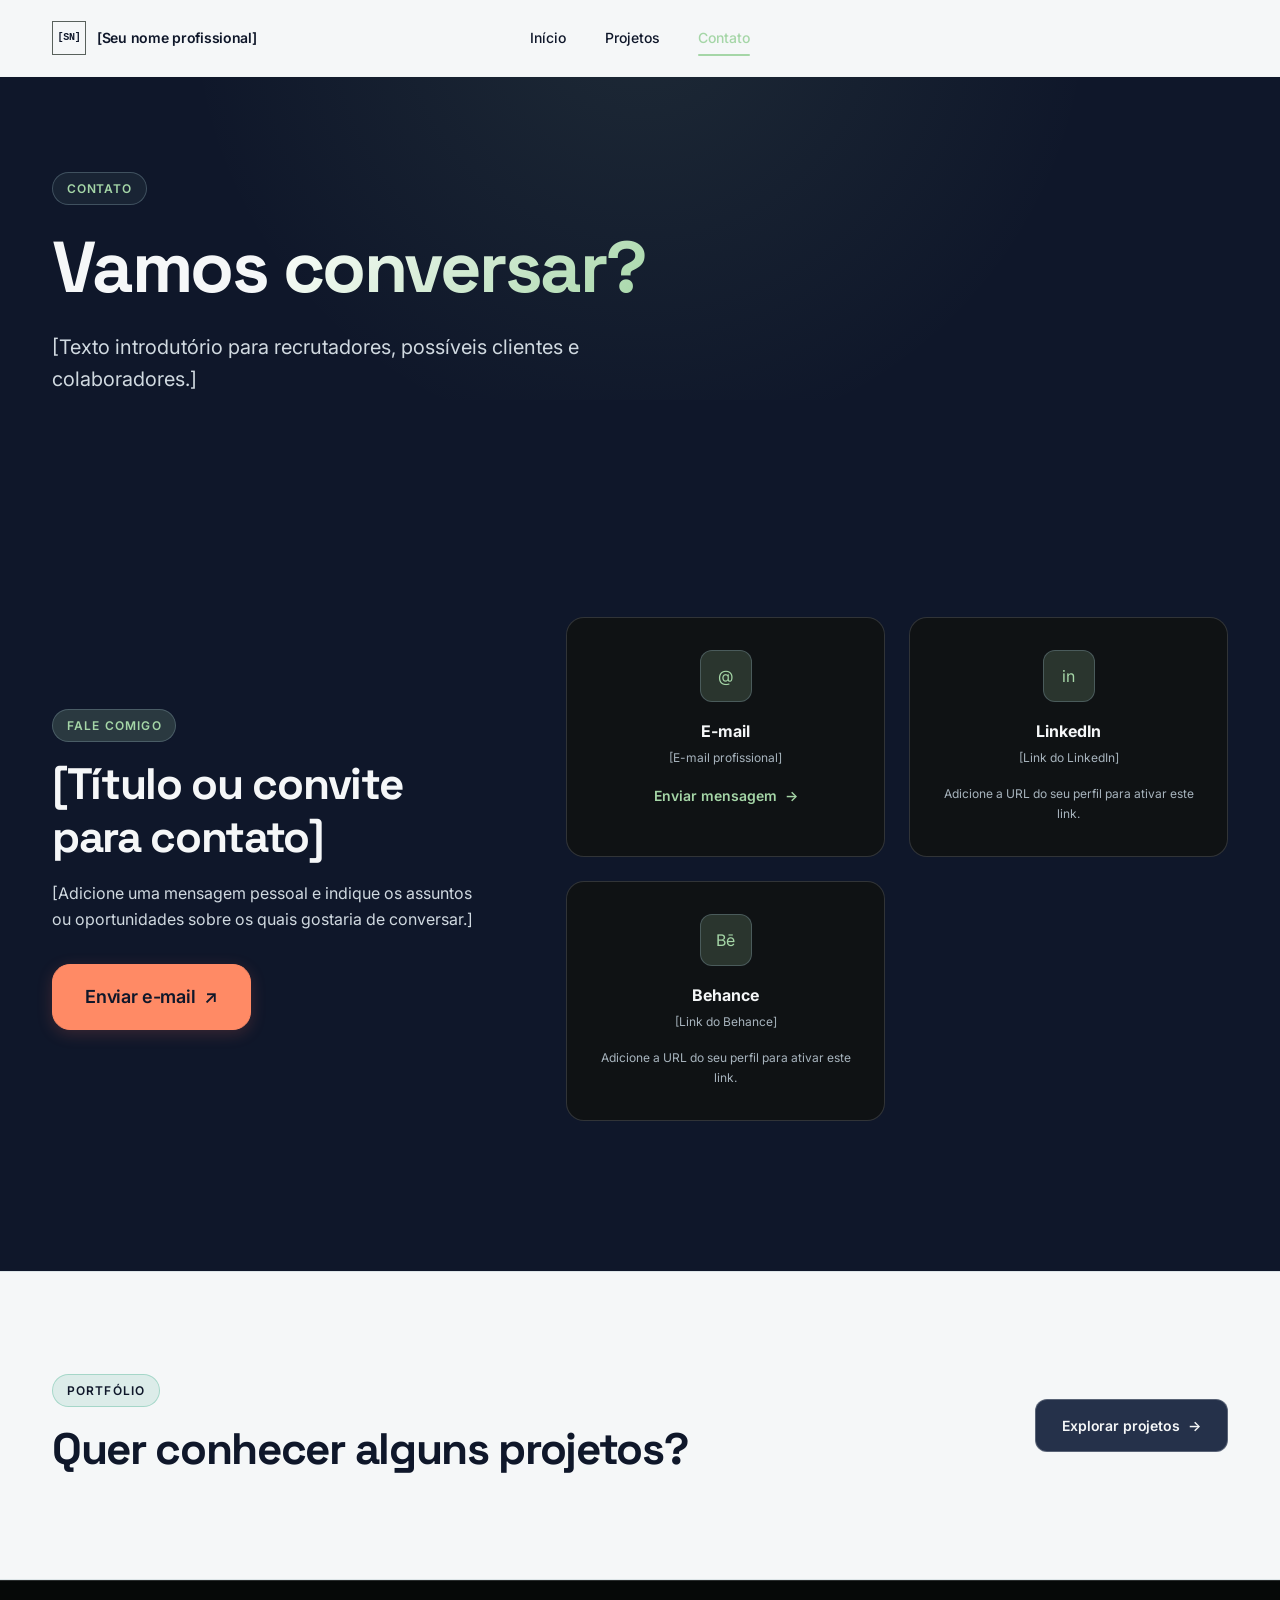
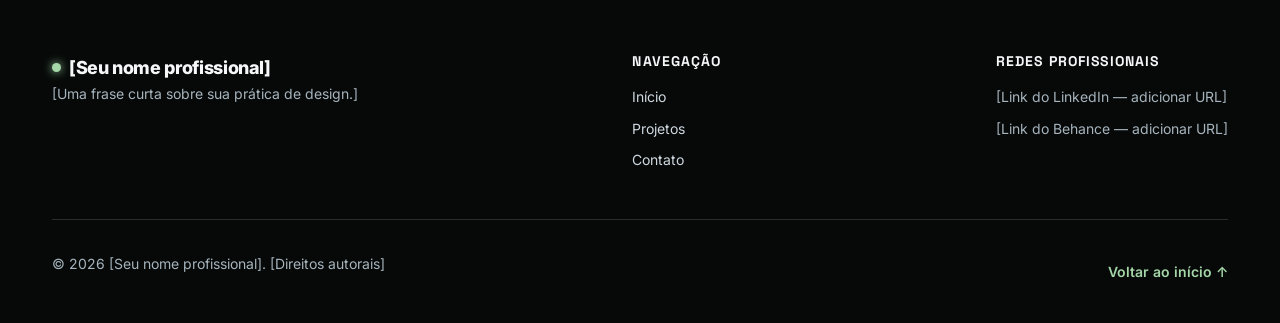
==== contato/index.html @ 51663900 "Primeira versão" ====
<!doctype html>
<html lang="pt-BR">
<head>
  <meta charset="utf-8">
  <meta name="viewport" content="width=device-width, initial-scale=1">
  <meta name="theme-color" content="#0F172A">
  <meta name="description" content="Entre em contato com [Seu nome profissional], UI/UX Designer.">
  <title>Contato — [Seu nome profissional]</title>
  <link rel="preconnect" href="https://fonts.googleapis.com">
  <link rel="preconnect" href="https://fonts.gstatic.com" crossorigin>
  <link href="https://fonts.googleapis.com/css2?family=Inter:wght@400;500;600;700&family=Space+Grotesk:wght@400;500;600;700&display=swap" rel="stylesheet">
  <link rel="stylesheet" href="../css/style.css">
  <link rel="stylesheet" href="../css/components.css">
  <link rel="stylesheet" href="../css/responsive.css">
  <link rel="stylesheet" href="../css/work.css">
  <script src="../js/main.js" defer></script>
</head>
<body class="work-page contact-page">
  <a class="skip-link" href="#conteudo">Pular para o conteúdo</a>
  <header class="site-header"><div class="container navbar">
    <a class="brand-logo work-brand" href="../index.html" aria-label="Início — [Seu nome profissional]"><span class="work-brand-mark" aria-hidden="true">[SN]</span><span>[Seu nome profissional]</span></a>
    <nav class="nav-links" id="navegacao-principal" aria-label="Navegação principal"><a class="nav-link" href="../index.html">Início</a><a class="nav-link" href="../projetos/index.html">Projetos</a><a class="nav-link is-active" href="index.html" aria-current="page">Contato</a></nav>
 
    <button class="menu-toggle" type="button" aria-label="Abrir menu" aria-controls="navegacao-principal" aria-expanded="false"><span class="menu-bar"></span><span class="menu-bar"></span><span class="menu-bar"></span></button>
  </div></header>
  <main id="conteudo">
    <section class="page-intro section-deep-green"><div class="container page-intro-content reveal"><p class="hero-eyebrow">Contato</p><h1 class="hero-title">Vamos <span class="text-gradient-mint">conversar?</span></h1><p class="hero-subtitle">[Texto introdutório para recrutadores, possíveis clientes e colaboradores.]</p></div></section>
    <section class="section section-dark"><div class="container">
      <div class="contact-layout">
        <div class="contact-copy reveal"><p class="section-header-tag">Fale comigo</p><h2 class="section-title">[Título ou convite para contato]</h2><p>[Adicione uma mensagem pessoal e indique os assuntos ou oportunidades sobre os quais gostaria de conversar.]</p><a class="btn btn-primary btn-lg" href="mailto:seu.email@exemplo.com">Enviar e-mail <span aria-hidden="true">↗</span></a></div>
        <div class="contact-channels-grid reveal" aria-label="Canais de contato">
          <a class="contact-card" href="mailto:seu.email@exemplo.com"><span class="contact-icon-wrap" aria-hidden="true">@</span><span class="contact-card-title">E-mail</span><span class="contact-card-handle">[E-mail profissional]</span><span class="btn-link">Enviar mensagem <span aria-hidden="true">→</span></span></a>
          <div class="contact-card contact-card-placeholder"><span class="contact-icon-wrap" aria-hidden="true">in</span><span class="contact-card-title">LinkedIn</span><span class="contact-card-handle">[Link do LinkedIn]</span><span class="contact-card-hint">Adicione a URL do seu perfil para ativar este link.</span></div>
          <div class="contact-card contact-card-placeholder"><span class="contact-icon-wrap" aria-hidden="true">Bē</span><span class="contact-card-title">Behance</span><span class="contact-card-handle">[Link do Behance]</span><span class="contact-card-hint">Adicione a URL do seu perfil para ativar este link.</span></div>
        </div>
      </div>
    </div></section>
    <section class="section section-light"><div class="container section-action-inline"><div><p class="section-header-tag">Portfólio</p><h2 class="section-title">Quer conhecer alguns projetos?</h2></div><a class="btn btn-secondary" href="../projetos/index.html">Explorar projetos <span aria-hidden="true">→</span></a></div></section>
  </main>
  <footer class="site-footer"><div class="container"><div class="footer-top"><div class="footer-brand"><a class="brand-logo" href="../index.html"><span class="brand-dot" aria-hidden="true"></span><span>[Seu nome profissional]</span></a><p>[Uma frase curta sobre sua prática de design.]</p></div><div class="footer-nav-col"><h2>Navegação</h2><ul class="footer-links-list"><li><a href="../index.html">Início</a></li><li><a href="../projetos/index.html">Projetos</a></li><li><a href="index.html">Contato</a></li></ul></div><div class="footer-nav-col"><h2>Redes profissionais</h2><ul class="footer-links-list"><li><span>[Link do LinkedIn — adicionar URL]</span></li><li><span>[Link do Behance — adicionar URL]</span></li></ul></div></div><div class="footer-bottom"><p>© <span data-current-year>2026</span> [Seu nome profissional]. [Direitos autorais]</p><a class="btn-link" href="../index.html">Voltar ao início ↑</a></div></div></footer>
</body>
</html>
---- css/style.css ----
/* ==========================================================================
   PORTFÓLIO DE UI/UX DESIGN - ESTILOS GLOBAIS E DESIGN TOKENS
   Tecnologias: CSS3 puro, semântico, performático e acessível.
   ========================================================================== */

/* --------------------------------------------------------------------------
   1. DESIGN TOKENS (VARIÁVEIS CSS)
   Cores, tipografia, espaçamentos, elevação e transições
   -------------------------------------------------------------------------- */
:root {
  /* Identidade visual - Paleta Serene Creative */
  --color-bg-main: #0F172A;
  --color-bg-surface: #19243A;
  --color-bg-surface-elevated: #25314A;
  --color-bg-card: #19243A;
  --color-bg-card-hover: #25314A;

  --color-bg-deep-green: #0F172A;
  --color-bg-deep-green-gradient: linear-gradient(180deg, #0F172A 0%, #0F172A 100%);
  --color-bg-emerald-glow: radial-gradient(circle at 50% 0%, rgba(165, 214, 167, 0.12) 0%, transparent 70%);

  --color-bg-light: #F5F7F8;
  --color-bg-light-surface: #F5F7F8;
  --color-bg-light-card: #ffffff;
  --color-text-light-mode-primary: #0F172A;
  --color-text-light-mode-secondary: #405463;
  --color-text-light-mode-muted: #526977;
  --color-border-light-mode: #DDE5E8;

  --color-sage: #A5D6A7;
  --color-secondary: #78909C;
  --color-coral: #FF8A65;
  --color-coral-hover: #F47D59;
  --color-blue-gray: #DDE5E8;
  --color-mint: var(--color-sage);
  --color-mint-light: var(--color-sage);
  --color-mint-hover: #8DBD90;
  --color-mint-dark: #0F172A;
  --color-mint-rgb: 165, 214, 167;
  --color-mint-subtle: rgba(165, 214, 167, 0.18);
  --color-mint-border: rgba(120, 144, 156, 0.42);
  --color-mint-glow: rgba(165, 214, 167, 0.16);

  --color-text-primary: #F5F7F8;
  --color-text-secondary: #D0D9E0;
  --color-text-muted: #A7B4BD;
  --color-text-inverse: #0F172A;

  --color-border-subtle: rgba(221, 229, 232, 0.16);
  --color-border-medium: rgba(221, 229, 232, 0.28);
  --color-border-hover: rgba(165, 214, 167, 0.65);

  /* Família Tipográfica */
  --font-heading: 'Space Grotesk', system-ui, -apple-system, BlinkMacSystemFont, 'Segoe UI', Roboto, sans-serif;
  --font-primary: 'Inter', system-ui, -apple-system, BlinkMacSystemFont, 'Segoe UI', Roboto, sans-serif;
  --font-mono: 'JetBrains Mono', 'Fira Code', ui-monospace, SFMono-Regular, Menlo, Monaco, Consolas, monospace;

  /* Escala Modular de Tipografia */
  --font-size-xs: 0.75rem;    /* 12px */
  --font-size-sm: 0.875rem;   /* 14px */
  --font-size-base: 1rem;     /* 16px */
  --font-size-md: 1.125rem;   /* 18px */
  --font-size-lg: 1.25rem;    /* 20px */
  --font-size-xl: 1.5rem;     /* 24px */
  --font-size-2xl: 2rem;      /* 32px */
  --font-size-3xl: 2.5rem;    /* 40px */
  --font-size-4xl: 3.25rem;   /* 52px */
  --font-size-display: clamp(2.5rem, 5vw + 1rem, 4.5rem);

  /* Espaçamentos Generosos */
  --space-2xs: 0.25rem; /* 4px */
  --space-xs: 0.5rem;   /* 8px */
  --space-sm: 0.75rem;  /* 12px */
  --space-md: 1rem;     /* 16px */
  --space-lg: 1.5rem;   /* 24px */
  --space-xl: 2rem;     /* 32px */
  --space-2xl: 3rem;    /* 48px */
  --space-3xl: 4.5rem;  /* 72px */
  --space-4xl: 6rem;    /* 96px */
  --space-section: clamp(4rem, 8vw, 7.5rem);

  /* Raios de Arredondamento */
  --radius-sm: 6px;
  --radius-md: 12px;
  --radius-lg: 18px;
  --radius-xl: 24px;
  --radius-full: 9999px;

  /* Sombras & Profundidade */
  --shadow-sm: 0 2px 8px rgba(0, 0, 0, 0.25);
  --shadow-md: 0 8px 24px rgba(0, 0, 0, 0.35);
  --shadow-lg: 0 16px 40px rgba(0, 0, 0, 0.45);
  --shadow-mint-glow: 0 0 25px rgba(165, 214, 167, 0.12);

  /* Transições & Timings */
  --transition-fast: 0.18s cubic-bezier(0.16, 1, 0.3, 1);
  --transition-normal: 0.28s cubic-bezier(0.16, 1, 0.3, 1);
  --transition-slow: 0.45s cubic-bezier(0.16, 1, 0.3, 1);

  /* Layout Container */
  --container-max-width: 1240px;
  --container-narrow-width: 900px;
  --container-padding: clamp(1rem, 4vw, 2rem);
}

/* --------------------------------------------------------------------------
   2. RESET MODERNO & CONFIGURAÇÕES BASE
   -------------------------------------------------------------------------- */
*,
*::before,
*::after {
  box-sizing: border-box;
  margin: 0;
  padding: 0;
}

html {
  font-size: 16px;
  scroll-behavior: smooth;
  -webkit-text-size-adjust: 100%;
}

body {
  font-family: var(--font-primary);
  background-color: var(--color-bg-main);
  color: var(--color-text-secondary);
  line-height: 1.65;
  font-weight: 400;
  -webkit-font-smoothing: antialiased;
  -moz-osx-font-smoothing: grayscale;
  overflow-x: hidden;
  position: relative;
}

/* Foco Visível para Acessibilidade (WCAG 2.1 AA) */
:focus-visible {
  outline: 2px solid var(--color-mint);
  outline-offset: 3px;
}

/* Links */
a {
  color: inherit;
  text-decoration: none;
  transition: color var(--transition-fast);
}

/* Imagens responsivas */
img,
svg {
  display: block;
  max-width: 100%;
  height: auto;
}

/* Tipografia Base */
h1, h2, h3, h4, h5, h6 {
  font-family: var(--font-heading);
  color: var(--color-text-primary);
  font-weight: 700;
  line-height: 1.2;
  letter-spacing: -0.025em;
}

p {
  margin-bottom: var(--space-md);
}

p:last-child {
  margin-bottom: 0;
}

ul, ol {
  list-style: none;
}

button, input, textarea, select {
  font: inherit;
  color: inherit;
  background: none;
  border: none;
}

button {
  cursor: pointer;
}

/* --------------------------------------------------------------------------
   3. CONTAINERS & ESTRUTURA DE SEÇÕES
   -------------------------------------------------------------------------- */
.container {
  width: 100%;
  max-width: var(--container-max-width);
  margin-left: auto;
  margin-right: auto;
  padding-left: var(--container-padding);
  padding-right: var(--container-padding);
}

.container-narrow {
  width: 100%;
  max-width: var(--container-narrow-width);
  margin-left: auto;
  margin-right: auto;
  padding-left: var(--container-padding);
  padding-right: var(--container-padding);
}

.section {
  padding-top: var(--space-section);
  padding-bottom: var(--space-section);
  position: relative;
}

/* Tema da Seção: Fundo Escuro Padrão */
.section-dark {
  background-color: var(--color-bg-main);
  color: var(--color-text-secondary);
}

/* Tema da Seção: Verde Profundo Estratégico */
.section-deep-green {
  background: var(--color-bg-deep-green-gradient);
  position: relative;
  overflow: hidden;
}

.section-deep-green::before {
  content: '';
  position: absolute;
  top: 0;
  left: 50%;
  transform: translateX(-50%);
  width: 80%;
  height: 400px;
  background: var(--color-bg-emerald-glow);
  pointer-events: none;
  opacity: 0.8;
}

/* Tema da Seção: Áreas Claras em Branco para Facilitar a Leitura */
.section-light {
  background-color: var(--color-bg-light);
  color: var(--color-text-light-mode-secondary);
  border-top: 1px solid var(--color-border-light-mode);
  border-bottom: 1px solid var(--color-border-light-mode);
}

.section-light h1,
.section-light h2,
.section-light h3,
.section-light h4,
.section-light h5,
.section-light h6 {
  color: var(--color-text-light-mode-primary);
}

.section-light .section-header-tag {
  background-color: rgba(5, 150, 105, 0.1);
  color: var(--color-mint-dark);
  border-color: rgba(5, 150, 105, 0.25);
}

.section-light .card {
  background-color: var(--color-bg-light-card);
  border-color: var(--color-border-light-mode);
  box-shadow: 0 4px 20px rgba(0, 0, 0, 0.04);
  color: var(--color-text-light-mode-secondary);
}

.section-light .card:hover {
  border-color: var(--color-mint-dark);
  box-shadow: 0 10px 30px rgba(0, 0, 0, 0.08);
}

/* --------------------------------------------------------------------------
   4. LAYOUT DA SEÇÃO SOBRE MIM (.home-about)
   -------------------------------------------------------------------------- */
.home-section-kicker {
  font-family: var(--font-mono);
  font-size: var(--font-size-xs);
  letter-spacing: 0.1em;
  color: #2e7d32;
  font-weight: 600;
  text-transform: uppercase;
  margin-bottom: var(--space-sm);
}

.home-section-heading h2 span {
  color: #2e7d32;
}

.home-text-link {
  display: inline-flex;
  align-items: center;
  gap: var(--space-xs);
  font-weight: 600;
  font-size: var(--font-size-sm);
  color: #2e7d32;
  margin-top: var(--space-md);
  border-bottom: 2px solid #2e7d32;
  padding-bottom: 2px;
  width: fit-content;
}

/* --------------------------------------------------------------------------
   SOLUÇÃO DE PREENCHIMENTO TOTAL (SEÇÃO SOBRE MIM)
   -------------------------------------------------------------------------- */

/* 1. Força a secção e o container a usarem 100% do espaço disponível */
.home-about.section-light {
  width: 100%;
  padding-top: var(--space-section, 4rem);
  padding-bottom: var(--space-section, 4rem);
}

.home-about .container {
  width: 100% !important;
  max-width: 100% !important; /* Remove o limite que encolhia o conteúdo no centro */
  padding-left: clamp(2rem, 5vw, 6rem) !important;
  padding-right: clamp(2rem, 5vw, 6rem) !important;
}

/* 2. Layout em 2 colunas dividindo o ecrã igualmente (50% / 50%) */
.home-about-layout {
  display: grid !important;
  grid-template-columns: 1fr 1fr !important;
  gap: clamp(3rem, 6vw, 6rem) !important;
  align-items: start;
  width: 100% !important;
}

/* 3. Lado Esquerdo */
.home-about-left {
  width: 100%;
}

/* 4. Lado Direito: Grelha de 2 Colunas expandida */
.home-traits-grid {
  display: grid !important;
  grid-template-columns: repeat(2, 1fr) !important;
  gap: 2.5rem 2rem !important;
  padding-left: clamp(2rem, 4vw, 4rem) !important;
  border-left: 1px solid #E2E8F0 !important; /* Linha vertical divisória */
  width: 100% !important;
}

/* 5. Limpeza total de bordas e linhas horizontais dos cards */
.home-trait {
  display: flex !important;
  flex-direction: column !important;
  align-items: flex-start !important;
  gap: 0.75rem !important;
  border: none !important;
  border-bottom: none !important;
  padding: 0 !important;
  background: transparent !important;
  box-shadow: none !important;
}

/* Quadrado do ícone */
.home-trait-icon {
  width: 44px;
  height: 44px;
  background-color: #E8F5E9;
  color: #2E7D32;
  border-radius: 12px;
  display: flex;
  align-items: center;
  justify-content: center;
}

.home-trait-icon svg {
  width: 22px;
  height: 22px;
}

/* Responsividade para ecrãs menores */
@media (max-width: 1024px) {
  .home-about-layout {
    grid-template-columns: 1fr !important;
  }

  .home-traits-grid {
    padding-left: 0 !important;
    border-left: none !important;
  }
}

@media (max-width: 640px) {
  .home-traits-grid {
    grid-template-columns: 1fr !important;
  }
}

/* --------------------------------------------------------------------------
   5. CABEÇALHOS DE SEÇÃO
   -------------------------------------------------------------------------- */
.section-header {
  margin-bottom: var(--space-3xl);
}

.section-header.text-center {
  text-align: center;
  max-width: 680px;
  margin-left: auto;
  margin-right: auto;
}

.section-header-tag {
  display: inline-flex;
  align-items: center;
  gap: var(--space-xs);
  padding: 0.35rem 0.85rem;
  font-size: var(--font-size-xs);
  font-weight: 600;
  text-transform: uppercase;
  letter-spacing: 0.1em;
  color: var(--color-mint);
  background-color: var(--color-mint-subtle);
  border: 1px solid var(--color-mint-border);
  border-radius: var(--radius-full);
  margin-bottom: var(--space-md);
}

.section-title {
  font-size: clamp(1.85rem, 3.5vw, 2.75rem);
  font-weight: 800;
  letter-spacing: -0.03em;
  margin-bottom: var(--space-md);
}

.section-subtitle {
  font-size: var(--font-size-md);
  color: var(--color-text-secondary);
  line-height: 1.6;
  max-width: 640px;
}

.section-light .section-subtitle {
  color: var(--color-text-light-mode-muted);
}

/* --------------------------------------------------------------------------
   6. BOTÕES & ELEMENTOS DE AÇÃO
   -------------------------------------------------------------------------- */
.btn {
  display: inline-flex;
  align-items: center;
  justify-content: center;
  gap: var(--space-xs);
  padding: 0.85rem 1.65rem;
  font-size: var(--font-size-sm);
  font-weight: 600;
  letter-spacing: -0.01em;
  border-radius: var(--radius-md);
  transition: all var(--transition-normal);
  text-decoration: none;
  position: relative;
  white-space: nowrap;
}

/* Botão Primário */
.btn-primary {
  background-color: var(--color-coral);
  color: var(--color-text-inverse);
  box-shadow: 0 4px 16px rgba(255, 111, 89, 0.18);
  border: 1px solid var(--color-coral);
}

.btn-primary:hover {
  background-color: var(--color-coral-hover);
  border-color: var(--color-coral-hover);
  transform: translateY(-2px);
  box-shadow: 0 6px 22px rgba(255, 111, 89, 0.24);
}

.btn-primary:active {
  transform: translateY(0);
}

/* Botão Secundário */
.btn-secondary {
  background-color: var(--color-bg-surface-elevated);
  color: var(--color-text-primary);
  border: 1px solid var(--color-border-medium);
}

.btn-secondary:hover {
  background-color: rgba(255, 255, 255, 0.1);
  border-color: var(--color-mint-border);
  color: var(--color-mint);
  transform: translateY(-2px);
}

/* Botão Contorno / Outline */
.btn-outline {
  background-color: transparent;
  color: var(--color-text-primary);
  border: 1px solid var(--color-border-medium);
}

.btn-outline:hover {
  border-color: var(--color-mint);
  color: var(--color-mint);
  transform: translateY(-2px);
}

/* Botão Estilo Link de Ação (com seta animada) */
.btn-link {
  display: inline-flex;
  align-items: center;
  gap: var(--space-xs);
  font-weight: 600;
  font-size: var(--font-size-sm);
  color: var(--color-mint);
  padding: 0;
  border-radius: 0;
}

.btn-link svg {
  transition: transform var(--transition-fast);
}

.btn-link:hover svg {
  transform: translateX(4px);
}

.btn-sm {
  padding: 0.55rem 1.1rem;
  font-size: var(--font-size-xs);
}

.btn-lg {
  padding: 1.05rem 2rem;
  font-size: var(--font-size-md);
  border-radius: var(--radius-lg);
}

/* --------------------------------------------------------------------------
   7. PLACEHOLDERS DE CONTEÚDO (DESIGN SYSTEM)
   -------------------------------------------------------------------------- */
.placeholder-tag {
  display: inline-block;
  font-family: var(--font-mono);
  font-size: var(--font-size-xs);
  color: var(--color-mint);
  background-color: rgba(181, 245, 216, 0.1);
  border: 1px dashed var(--color-mint-border);
  padding: 0.15rem 0.5rem;
  border-radius: var(--radius-sm);
  vertical-align: middle;
}

.placeholder-box {
  background: linear-gradient(135deg, rgba(255, 255, 255, 0.03) 0%, rgba(181, 245, 216, 0.025) 100%);
  border: 1px dashed var(--color-border-medium);
  border-radius: var(--radius-lg);
  padding: var(--space-2xl);
  display: flex;
  flex-direction: column;
  align-items: center;
  justify-content: center;
  text-align: center;
  min-height: 220px;
  position: relative;
  overflow: hidden;
}

.placeholder-box-icon {
  width: 48px;
  height: 48px;
  margin-bottom: var(--space-md);
  color: var(--color-mint);
  opacity: 0.8;
}

.placeholder-box-label {
  font-weight: 600;
  color: var(--color-text-primary);
  font-size: var(--font-size-base);
  margin-bottom: var(--space-xs);
}

.placeholder-box-hint {
  font-size: var(--font-size-xs);
  color: var(--color-text-muted);
  max-width: 380px;
}

/* --------------------------------------------------------------------------
   8. ANIMAÇÕES SUTIS (REVEAL & SCROLL)
   -------------------------------------------------------------------------- */
.reveal {
  opacity: 0;
  transform: translateY(22px);
  transition: opacity 0.65s cubic-bezier(0.16, 1, 0.3, 1),
              transform 0.65s cubic-bezier(0.16, 1, 0.3, 1);
  will-change: opacity, transform;
}

.reveal.is-visible {
  opacity: 1;
  transform: translateY(0);
}
/* --------------------------------------------------------------------------
   SEÇÃO MINHAS HABILIDADES - EQUILIBRADA & ANIMADA
   -------------------------------------------------------------------------- */

.skills-section {
  width: 100%;
  padding: 4rem 1.5rem;
  background-color: #F5F7F8;
  display: flex;
  justify-content: center;
}

.skills-container {
  width: 100%;
  max-width: 1100px;
  display: flex;
  flex-direction: column;
  align-items: center;
}

.skills-title {
  font-family: 'Space Grotesk', sans-serif;
  font-size: 2.25rem;
  font-weight: 700;
  color: #0F172A;
  margin-bottom: 1.5rem;
  letter-spacing: -0.02em;
}

/* Toggle Switch (Tech / Behavior) */
.skills-toggle-wrapper {
  display: inline-flex;
  background-color: #FFFFFF;
  padding: 4px;
  border-radius: 999px;
  border: 1px solid #E2E8F0;
  box-shadow: 0 2px 8px rgba(0, 0, 0, 0.04);
  margin-bottom: 3rem;
}

.skills-toggle-btn {
  padding: 0.6rem 2rem;
  font-size: 0.875rem;
  font-weight: 600;
  border-radius: 999px;
  border: none;
  background: transparent;
  color: #64748B;
  cursor: pointer;
  transition: all 0.3s cubic-bezier(0.16, 1, 0.3, 1);
}

.skills-toggle-btn.active {
  background-color: #0F172A;
  color: #FFFFFF;
  box-shadow: 0 4px 12px rgba(15, 23, 42, 0.15);
}

/* Layout Principal de 3 Colunas Igualmente Distribuídas */
.skills-layout {
  display: grid;
  grid-template-columns: 1fr 280px 1fr;
  gap: 2.5rem;
  align-items: center;
  width: 100%;
}

.skills-column {
  display: flex;
  flex-direction: column;
  gap: 1.25rem;
  width: 100%;
}

/* Estado base de cada card */
/* Estado base de cada card */
.skill-card {
  background: #FFFFFF;
  border: 1px solid #E2E8F0;
  border-radius: 12px;
  padding: 1rem 1.5rem;
  text-align: center;
  font-weight: 600;
  font-size: 0.95rem;
  color: #0F172A;
  box-shadow: 0 2px 6px rgba(0, 0, 0, 0.02);
  
  /* PROPRIEDADE CHAVE PARA A ANIMAÇÃO */
  transition: opacity 0.4s ease, transform 0.4s ease, filter 0.4s ease, border-color 0.3s ease;
  will-change: opacity, transform, filter;
  opacity: 1;
  transform: scale(1);
  filter: blur(0);
}

/* Hover nos cards ativos */
.skill-card:not(.dimmed):hover {
  transform: translateY(-3px) scale(1.02);
  border-color: #A5D6A7;
  box-shadow: 0 8px 20px rgba(165, 214, 167, 0.2);
}

/* ESTADO DESFOCADO / INATIVO (Animação de sumir/desfocar) */
.skill-card.dimmed {
  opacity: 0.2;            /* Transparência suave */
  filter: blur(1px);       /* Desfoca levemente */
  transform: scale(0.95);  /* Reduz o tamanho de forma fluida */
  pointer-events: none;    /* Impede interações nos cards inativos */
}
/* Card da Foto Central */
.skills-avatar-card {
  background: #FFFFFF;
  border-radius: 20px;
  border: 1px solid #E2E8F0;
  overflow: hidden;
  box-shadow: 0 10px 30px rgba(0, 0, 0, 0.06);
  text-align: center;
  transition: transform 0.3s ease;
}

.skills-avatar-card:hover {
  transform: translateY(-4px);
}

.avatar-image-container {
  background-color: #0F172A;
  height: 260px;
  position: relative;
  display: flex;
  align-items: center;
  justify-content: center;
}

.avatar-placeholder {
  width: 120px;
  height: 120px;
  color: #334155;
}

.avatar-add-btn {
  position: absolute;
  bottom: 20px;
  right: 20px;
  width: 36px;
  height: 36px;
  border-radius: 50%;
  border: 2px solid #A5D6A7;
  background: transparent;
  color: #A5D6A7;
  font-size: 1.25rem;
  display: flex;
  align-items: center;
  justify-content: center;
  cursor: pointer;
  transition: background-color 0.2s ease, color 0.2s ease;
}

.avatar-add-btn:hover {
  background-color: #A5D6A7;
  color: #0F172A;
}

.avatar-info {
  padding: 1.25rem 1rem;
}

.avatar-info h3 {
  font-size: 1.125rem;
  font-weight: 700;
  color: #0F172A;
}

.avatar-info p {
  font-size: 0.8rem;
  color: #64748B;
  margin-top: 2px;
}

/* Responsividade */
@media (max-width: 868px) {
  .skills-layout {
    grid-template-columns: 1fr;
    gap: 2rem;
  }
  
  .skills-avatar-card {
    order: -1; /* Mantém a foto no topo em celulares */
    max-width: 300px;
    margin: 0 auto;
  }
}
/* Respeitar preferência por redução de movimento */
@media (prefers-reduced-motion: reduce) {
  *,
  *::before,
  *::after {
    animation-duration: 0.01ms !important;
    animation-iteration-count: 1 !important;
    transition-duration: 0.01ms !important;
    scroll-behavior: auto !important;
  }

  .reveal {
    opacity: 1 !important;
    transform: none !important;
  }
}

/* --------------------------------------------------------------------------
   SEÇÃO FERRAMENTAS - GRID DE CARDS & BADGES
   -------------------------------------------------------------------------- */

.tools-section {
  width: 100%;
  padding-top: var(--space-section, 4rem);
  padding-bottom: var(--space-section, 4rem);
  background-color: #F5F7F8;
}

.section-header h2 span {
  color: #2E7D32; /* Verde suave para destaque no título */
}

/* Grid de 3 Colunas para Desktop */
.tools-grid {
  display: grid;
  grid-template-columns: repeat(3, 1fr);
  gap: 2rem;
  width: 100%;
  margin-top: 3rem;
}

/* Card Individual da Ferramenta */
.tool-card {
  background: #FFFFFF;
  border: 1px solid #E2E8F0;
  border-radius: 16px;
  padding: 1.75rem;
  display: flex;
  align-items: flex-start;
  gap: 1.25rem;
  box-shadow: 0 4px 12px rgba(0, 0, 0, 0.03);
  transition: transform 0.3s ease, box-shadow 0.3s ease, border-color 0.3s ease;
  position: relative;
}

/* Efeito Hover com elevação suave */
.tool-card:hover {
  transform: translateY(-4px);
  box-shadow: 0 12px 28px rgba(0, 0, 0, 0.07);
  border-color: #A5D6A7;
}

/* Ícone da Ferramenta */
.tool-icon-wrapper {
  width: 48px;
  height: 48px;
  background-color: #E8F5E9;
  color: #2E7D32;
  border-radius: 12px;
  display: flex;
  align-items: center;
  justify-content: center;
  flex-shrink: 0;
}

.tool-icon-wrapper svg {
  width: 24px;
  height: 24px;
}

/* Informações internas do Card */
.tool-info {
  display: flex;
  flex-direction: column;
  align-items: flex-start;
  width: 100%;
}

.tool-info h3 {
  font-size: 1.1rem;
  font-weight: 700;
  color: #0F172A;
  margin-bottom: 0.35rem;
}

.tool-info p {
  font-size: 0.875rem;
  color: #64748B;
  line-height: 1.5;
  margin-bottom: 1rem;
}

/* Badges de Nível de Conhecimento */
.tool-badge {
  display: inline-block;
  padding: 0.25rem 0.75rem;
  font-size: 0.75rem;
  font-weight: 600;
  border-radius: 999px;
  text-transform: uppercase;
  letter-spacing: 0.05em;
}

.badge-advanced {
  background-color: rgba(46, 125, 50, 0.1);
  color: #2E7D32;
  border: 1px solid rgba(46, 125, 50, 0.2);
}

.badge-intermediate {
  background-color: rgba(255, 111, 89, 0.1);
  color: #D95338;
  border: 1px solid rgba(255, 111, 89, 0.25);
}

/* Responsividade */
@media (max-width: 1024px) {
  .tools-grid {
    grid-template-columns: repeat(2, 1fr);
    gap: 1.5rem;
  }
}

@media (max-width: 640px) {
  .tools-grid {
    grid-template-columns: 1fr;
    gap: 1.25rem;
  }
  
  .tool-card {
    padding: 1.25rem;
  }
}
---- css/components.css ----
/* ==========================================================================
   PORTFÓLIO DE UI/UX DESIGN - COMPONENTES VISUAIS
   Componentes modulares, elegantes, minimalistas e altamente reutilizáveis.
   ========================================================================== */

/* --------------------------------------------------------------------------
   1. NAVBAR & NAVEGAÇÃO SUPERIOR
   -------------------------------------------------------------------------- */
.site-header {
  position: fixed;
  top: 0;
  left: 0;
  right: 0;
  z-index: 1000;
  background-color: rgba(10, 14, 13, 0.82);
  backdrop-filter: blur(14px);
  -webkit-backdrop-filter: blur(14px);
  border-bottom: 1px solid var(--color-border-subtle);
  transition: all var(--transition-normal);
}

.skip-link {
  position: fixed;
  top: var(--space-sm);
  left: var(--space-sm);
  z-index: 1100;
  padding: var(--space-sm) var(--space-md);
  border-radius: var(--radius-sm);
  background: var(--color-mint);
  color: var(--color-text-inverse);
  font-weight: 700;
  transform: translateY(-160%);
}

.skip-link:focus {
  transform: translateY(0);
}

.site-header.is-scrolled {
  background-color: rgba(8, 10, 9, 0.96);
  box-shadow: 0 4px 20px rgba(0, 0, 0, 0.4);
  border-bottom-color: rgba(181, 245, 216, 0.2);
}

.page-intro {
  padding-top: calc(76px + var(--space-4xl));
  padding-bottom: var(--space-3xl);
  position: relative;
}

.page-intro-content {
  position: relative;
  z-index: 1;
}

.page-intro .hero-title {
  max-width: 900px;
}

.page-intro .hero-subtitle {
  margin-bottom: 0;
}

.navbar {
  display: flex;
  align-items: center;
  justify-content: space-between;
  height: 76px;
}

.section-action {
  display: flex;
  justify-content: center;
  margin-top: var(--space-2xl);
}

.section-action-inline {
  display: flex;
  align-items: center;
  justify-content: space-between;
  gap: var(--space-xl);
}

.section-action-inline .section-title {
  margin-bottom: 0;
}

.project-cover-placeholder {
  display: flex;
  align-items: center;
  justify-content: center;
  background:
    radial-gradient(ellipse at 25% 30%, rgba(181, 245, 216, 0.06), transparent 55%),
    linear-gradient(145deg, #141715, #080a09);
}

.project-cover-placeholder .placeholder-box {
  width: 100%;
  min-height: 100%;
  border: 0;
  background: transparent;
}

/* Marca / Logo */
.brand-logo {
  display: flex;
  align-items: center;
  gap: var(--space-xs);
  font-weight: 800;
  font-size: var(--font-size-md);
  letter-spacing: -0.02em;
  color: var(--color-text-primary);
  text-decoration: none;
}

.case-content section[id] {
  scroll-margin-top: 132px;
}

.brand-dot {
  width: 9px;
  height: 9px;
  background-color: var(--color-mint);
  border-radius: var(--radius-full);
  display: inline-block;
  box-shadow: 0 0 10px var(--color-mint);
}

.contact-layout {
  display: grid;
  grid-template-columns: minmax(0, 0.8fr) minmax(0, 1.2fr);
  align-items: center;
  gap: var(--space-3xl);
}

.contact-copy .section-title {
  max-width: 540px;
}

.contact-copy > p:not(.section-header-tag) {
  max-width: 500px;
  margin-bottom: var(--space-xl);
}

.contact-card-hint {
  color: var(--color-text-muted);
  font-size: var(--font-size-xs);
}

.contact-card-placeholder {
  cursor: default;
}

.contact-card-placeholder:hover {
  transform: none;
  background: rgba(16, 18, 17, 0.82);
  border-color: var(--color-border-subtle);
  box-shadow: none;
}

.brand-role {
  font-size: var(--font-size-xs);
  color: var(--color-text-muted);
  font-weight: 500;
  border-left: 1px solid var(--color-border-medium);
  padding-left: var(--space-xs);
  margin-left: var(--space-xs);
}

/* Links do Menu Desktop */
.nav-links {
  display: flex;
  align-items: center;
  gap: var(--space-xl);
}

.nav-link {
  font-size: var(--font-size-sm);
  font-weight: 600;
  color: var(--color-text-secondary);
  position: relative;
  padding: 0.4rem 0;
  transition: color var(--transition-fast);
}

.nav-link::after {
  content: '';
  position: absolute;
  bottom: 0;
  left: 0;
  width: 0;
  height: 2px;
  background-color: var(--color-mint);
  border-radius: 2px;
  transition: width var(--transition-fast);
}

.nav-link:hover {
  color: var(--color-text-primary);
}

.nav-link:hover::after,
.nav-link.is-active::after {
  width: 100%;
}

.nav-link.is-active {
  color: var(--color-mint);
}

/* Badge de Disponibilidade na Navbar */
.nav-cta-wrap {
  display: flex;
  align-items: center;
  gap: var(--space-md);
}

.status-badge {
  display: inline-flex;
  align-items: center;
  gap: 0.5rem;
  padding: 0.35rem 0.85rem;
  border-radius: var(--radius-full);
  font-size: var(--font-size-xs);
  font-weight: 600;
  background-color: rgba(181, 245, 216, 0.06);
  border: 1px solid var(--color-mint-border);
  color: var(--color-mint-light);
}

.mobile-status-badge {
  display: none;
}

.status-dot {
  width: 8px;
  height: 8px;
  background-color: var(--color-mint);
  border-radius: var(--radius-full);
  position: relative;
}

.status-dot::after {
  content: '';
  position: absolute;
  top: 50%;
  left: 50%;
  transform: translate(-50%, -50%);
  width: 100%;
  height: 100%;
  border-radius: var(--radius-full);
  background-color: var(--color-mint);
  animation: pulse-ring 2s infinite ease-out;
}

@keyframes pulse-ring {
  0% {
    transform: translate(-50%, -50%) scale(1);
    opacity: 0.8;
  }
  100% {
    transform: translate(-50%, -50%) scale(2.8);
    opacity: 0;
  }
}

/* Botão Hamburger (Mobile) */
.menu-toggle {
  display: none;
  flex-direction: column;
  justify-content: center;
  align-items: center;
  width: 44px;
  height: 44px;
  border-radius: var(--radius-md);
  border: 1px solid var(--color-border-subtle);
  background-color: var(--color-bg-surface);
  cursor: pointer;
  transition: all var(--transition-fast);
}

.menu-toggle:hover {
  border-color: var(--color-mint-border);
}

.menu-bar {
  width: 20px;
  height: 2px;
  background-color: var(--color-text-primary);
  border-radius: 2px;
  transition: all var(--transition-normal);
}

.menu-bar + .menu-bar {
  margin-top: 5px;
}

.menu-toggle.is-open .menu-bar:nth-child(1) {
  transform: translateY(7px) rotate(45deg);
}

.menu-toggle.is-open .menu-bar:nth-child(2) {
  opacity: 0;
}

.menu-toggle.is-open .menu-bar:nth-child(3) {
  transform: translateY(-7px) rotate(-45deg);
}

/* --------------------------------------------------------------------------
   2. HERO SECTION
   -------------------------------------------------------------------------- */
.hero {
  padding-top: calc(76px + var(--space-4xl));
  padding-bottom: var(--space-4xl);
  position: relative;
  overflow: hidden;
}

.hero::before {
  content: '';
  position: absolute;
  top: 10%;
  left: 50%;
  transform: translateX(-50%);
  width: 700px;
  height: 700px;
  background: radial-gradient(circle, rgba(181, 245, 216, 0.045) 0%, transparent 65%);
  pointer-events: none;
  z-index: 0;
}

.hero-grid {
  display: grid;
  grid-template-columns: 1.15fr 0.85fr;
  align-items: center;
  gap: var(--space-3xl);
  position: relative;
  z-index: 1;
}

.hero-content {
  display: flex;
  flex-direction: column;
  align-items: flex-start;
}

.hero-eyebrow {
  display: inline-flex;
  align-items: center;
  gap: var(--space-xs);
  padding: 0.35rem 0.85rem;
  border-radius: var(--radius-full);
  background-color: rgba(181, 245, 216, 0.06);
  border: 1px solid var(--color-mint-border);
  color: var(--color-mint);
  font-size: var(--font-size-xs);
  font-weight: 600;
  text-transform: uppercase;
  letter-spacing: 0.08em;
  margin-bottom: var(--space-lg);
}

.hero-title {
  font-size: var(--font-size-display);
  font-weight: 800;
  line-height: 1.08;
  letter-spacing: -0.035em;
  color: var(--color-text-primary);
  margin-bottom: var(--space-lg);
}

.hero-name {
  display: block;
}

.hero-professional-title {
  color: var(--color-mint-light);
  font-size: clamp(1.2rem, 2vw, 1.55rem);
  font-weight: 600;
  line-height: 1.4;
  margin-bottom: var(--space-md);
}

.hero-title .text-gradient-mint {
  background: linear-gradient(135deg, #ffffff, #a5d6a7); /* ou as tuas cores do gradiente */
  -webkit-background-clip: text;
  background-clip: text;
  -webkit-text-fill-color: transparent;
}

.hero-subtitle {
  font-size: clamp(1rem, 2vw, 1.25rem);
  color: var(--color-text-secondary);
  line-height: 1.6;
  max-width: 580px;
  margin-bottom: var(--space-2xl);
}

.hero-actions {
  display: flex;
  align-items: center;
  gap: var(--space-md);
  flex-wrap: wrap;
  margin-bottom: var(--space-2xl);
}

.hero-stats-row {
  display: flex;
  align-items: center;
  gap: var(--space-2xl);
  padding-top: var(--space-xl);
  border-top: 1px solid var(--color-border-subtle);
  width: 100%;
}

.hero-stat-item {
  display: flex;
  flex-direction: column;
}

.hero-stat-number {
  font-size: var(--font-size-xl);
  font-weight: 800;
  color: var(--color-text-primary);
  letter-spacing: -0.02em;
}

.hero-stat-label {
  font-size: var(--font-size-xs);
  color: var(--color-text-muted);
  text-transform: uppercase;
  letter-spacing: 0.05em;
  font-weight: 500;
}

/* Elemento Visual Decorativo Hero */
.hero-visual-card {
  position: relative;
  background: linear-gradient(145deg, #131d1a 0%, #0c1412 100%);
  border: 1px solid var(--color-mint-border);
  border-radius: var(--radius-xl);
  padding: var(--space-xl);
  box-shadow: 0 20px 50px rgba(0, 0, 0, 0.5), var(--shadow-mint-glow);
  display: flex;
  flex-direction: column;
  gap: var(--space-lg);
}

.hero-visual-header {
  display: flex;
  align-items: center;
  justify-content: space-between;
  padding-bottom: var(--space-md);
  border-bottom: 1px solid var(--color-border-subtle);
}

.window-dots {
  display: flex;
  gap: 6px;
}

.window-dot {
  width: 10px;
  height: 10px;
  border-radius: 50%;
  background-color: rgba(255, 255, 255, 0.2);
}

.window-dot:nth-child(1) { background-color: #ff5f56; }
.window-dot:nth-child(2) { background-color: #ffbd2e; }
.window-dot:nth-child(3) { background-color: #27c93f; }

.visual-preview-canvas {
  background: #080a09;
  border: 1px solid var(--color-border-subtle);
  border-radius: var(--radius-lg);
  overflow: hidden;
  position: relative;
}

.hero-floating-badge {
  position: absolute;
  bottom: -15px;
  right: -15px;
  background-color: var(--color-bg-surface-elevated);
  border: 1px solid var(--color-mint-border);
  border-radius: var(--radius-lg);
  padding: 0.75rem 1.15rem;
  display: flex;
  align-items: center;
  gap: var(--space-sm);
  box-shadow: var(--shadow-md);
}

/* --------------------------------------------------------------------------
   3. CARTOES DE PROJETOS (PROJECT CARDS)
   -------------------------------------------------------------------------- */
.projects-grid {
  display: grid;
  grid-template-columns: repeat(auto-fill, minmax(360px, 1fr));
  gap: var(--space-2xl);
}

.project-card {
  background: var(--color-bg-card);
  border: 1px solid var(--color-border-subtle);
  border-radius: var(--radius-xl);
  overflow: hidden;
  display: flex;
  flex-direction: column;
  transition: all var(--transition-normal);
  position: relative;
}

.project-card:hover {
  transform: translateY(-6px);
  border-color: var(--color-mint-border);
  box-shadow: 0 16px 40px rgba(0, 0, 0, 0.4), 0 0 24px rgba(181, 245, 216, 0.06);
  background: var(--color-bg-card-hover);
}

.project-cover-wrap {
  width: 100%;
  aspect-ratio: 16 / 10;
  background: #101211;
  position: relative;
  overflow: hidden;
  border-bottom: 1px solid var(--color-border-subtle);
}

.project-cover-wrap img {
  width: 100%;
  height: 100%;
  object-fit: cover;
  transition: transform var(--transition-slow);
}

.project-card:hover .project-cover-wrap img {
  transform: scale(1.04);
}

.project-category-badge {
  position: absolute;
  top: var(--space-md);
  left: var(--space-md);
  background-color: rgba(10, 14, 13, 0.85);
  backdrop-filter: blur(8px);
  -webkit-backdrop-filter: blur(8px);
  border: 1px solid var(--color-border-medium);
  border-radius: var(--radius-full);
  padding: 0.3rem 0.75rem;
  font-size: var(--font-size-xs);
  font-weight: 600;
  color: var(--color-mint);
  letter-spacing: 0.04em;
  z-index: 2;
}

.project-info {
  padding: var(--space-xl);
  display: flex;
  flex-direction: column;
  flex-grow: 1;
}

.project-title {
  font-size: var(--font-size-xl);
  font-weight: 700;
  margin-bottom: var(--space-xs);
  color: var(--color-text-primary);
  transition: color var(--transition-fast);
}

.project-card:hover .project-title {
  color: var(--color-mint);
}

.project-description {
  font-size: var(--font-size-sm);
  color: var(--color-text-secondary);
  line-height: 1.6;
  margin-bottom: var(--space-lg);
  flex-grow: 1;
}

.project-tools-list {
  display: flex;
  align-items: center;
  flex-wrap: wrap;
  gap: var(--space-xs);
  margin-bottom: var(--space-lg);
}

.tool-tag {
  display: inline-flex;
  align-items: center;
  padding: 0.25rem 0.6rem;
  background-color: var(--color-bg-surface-elevated);
  border: 1px solid var(--color-border-subtle);
  border-radius: var(--radius-sm);
  font-size: var(--font-size-xs);
  font-weight: 500;
  color: var(--color-text-secondary);
}

.project-action-row {
  display: flex;
  align-items: center;
  justify-content: space-between;
  padding-top: var(--space-md);
  border-top: 1px solid var(--color-border-subtle);
}

/* --------------------------------------------------------------------------
   4. APRESENTAÇÃO PROFISSIONAL (ABOUT ME)
   -------------------------------------------------------------------------- */
.about-grid {
  display: grid;
  grid-template-columns: 1fr 1.15fr;
  gap: var(--space-3xl);
  align-items: center;
}

.about-profile-card {
  background: var(--color-bg-surface);
  border: 1px solid var(--color-border-subtle);
  border-radius: var(--radius-xl);
  padding: var(--space-xl);
  position: relative;
  text-align: center;
}

.profile-avatar-wrap {
  width: 140px;
  height: 140px;
  border-radius: var(--radius-full);
  margin: 0 auto var(--space-lg) auto;
  border: 2px solid var(--color-mint-border);
  padding: 4px;
  background: var(--color-bg-surface-elevated);
  overflow: hidden;
}

.profile-avatar-wrap img {
  width: 100%;
  height: 100%;
  border-radius: var(--radius-full);
  object-fit: cover;
}

.profile-name {
  font-size: var(--font-size-lg);
  font-weight: 700;
  margin-bottom: var(--space-2xs);
}

.profile-role {
  font-size: var(--font-size-sm);
  color: var(--color-mint);
  font-weight: 600;
  margin-bottom: var(--space-md);
}

.section-light .about-profile-card .profile-name,
.section-light .pillar-card .pillar-title {
  color: var(--color-text-primary);
}

.profile-bio-summary {
  font-size: var(--font-size-sm);
  color: var(--color-text-secondary);
  line-height: 1.6;
}

.about-pillars-grid {
  display: grid;
  grid-template-columns: repeat(2, 1fr);
  gap: var(--space-md);
  margin-top: var(--space-2xl);
}

.pillar-card {
  background-color: var(--color-bg-surface);
  border: 1px solid var(--color-border-subtle);
  border-radius: var(--radius-lg);
  padding: var(--space-lg);
  transition: all var(--transition-normal);
}

.pillar-card:hover {
  border-color: var(--color-mint-border);
  transform: translateY(-3px);
}

.pillar-icon-box {
  width: 40px;
  height: 40px;
  border-radius: var(--radius-md);
  background-color: var(--color-mint-subtle);
  border: 1px solid var(--color-mint-border);
  display: flex;
  align-items: center;
  justify-content: center;
  color: var(--color-mint);
  margin-bottom: var(--space-md);
}

.pillar-title {
  font-size: var(--font-size-base);
  font-weight: 700;
  margin-bottom: var(--space-2xs);
  color: var(--color-text-primary);
}

.pillar-text {
  font-size: var(--font-size-xs);
  color: var(--color-text-secondary);
  line-height: 1.5;
}

/* --------------------------------------------------------------------------
   5. SEÇÃO DE COMPETÊNCIAS & HABILIDADES (SKILLS)
   -------------------------------------------------------------------------- */
.skills-columns {
  display: grid;
  grid-template-columns: repeat(3, 1fr);
  gap: var(--space-xl);
}

.skill-category-card {
  background: var(--color-bg-surface);
  border: 1px solid var(--color-border-subtle);
  border-radius: var(--radius-xl);
  padding: var(--space-xl);
  display: flex;
  flex-direction: column;
}

.skill-category-header {
  display: flex;
  align-items: center;
  gap: var(--space-sm);
  margin-bottom: var(--space-lg);
  padding-bottom: var(--space-md);
  border-bottom: 1px solid var(--color-border-subtle);
}

.skill-category-icon {
  color: var(--color-mint);
}

.skill-category-title {
  font-size: var(--font-size-lg);
  font-weight: 700;
}

.skill-items-list {
  display: flex;
  flex-direction: column;
  gap: var(--space-md);
}

.skill-item {
  display: flex;
  align-items: flex-start;
  gap: var(--space-sm);
}

.skill-check-icon {
  color: var(--color-mint);
  margin-top: 3px;
  flex-shrink: 0;
}

.skill-item-info {
  display: flex;
  flex-direction: column;
}

.skill-item-name {
  font-weight: 600;
  font-size: var(--font-size-sm);
  color: var(--color-text-primary);
}

.skill-item-desc {
  font-size: var(--font-size-xs);
  color: var(--color-text-muted);
}

/* --------------------------------------------------------------------------
   6. SEÇÃO DE CONTATO & CTA
   -------------------------------------------------------------------------- */
.contact-cta-box {
  background: var(--color-bg-deep-green-gradient);
  border: 1px solid var(--color-mint-border);
  border-radius: var(--radius-xl);
  padding: clamp(2.5rem, 6vw, 4.5rem);
  text-align: center;
  position: relative;
  overflow: hidden;
  box-shadow: 0 20px 60px rgba(0, 0, 0, 0.4);
}

.contact-cta-box::before {
  content: '';
  position: absolute;
  top: -100px;
  left: 50%;
  transform: translateX(-50%);
  width: 400px;
  height: 300px;
  background: var(--color-bg-emerald-glow);
  pointer-events: none;
}

.contact-channels-grid {
  display: grid;
  grid-template-columns: repeat(auto-fit, minmax(240px, 1fr));
  gap: var(--space-lg);
  margin-top: var(--space-2xl);
  margin-bottom: var(--space-2xl);
}

.contact-card {
  background: rgba(16, 18, 17, 0.82);
  backdrop-filter: blur(10px);
  border: 1px solid var(--color-border-subtle);
  border-radius: var(--radius-lg);
  padding: var(--space-xl);
  display: flex;
  flex-direction: column;
  align-items: center;
  text-align: center;
  transition: all var(--transition-normal);
  text-decoration: none;
}

.contact-card:hover {
  border-color: var(--color-mint-border);
  transform: translateY(-4px);
  background: rgba(20, 23, 21, 0.95);
  box-shadow: 0 10px 30px rgba(181, 245, 216, 0.06);
}

.contact-card-placeholder {
  cursor: default;
}

.contact-card-placeholder:hover {
  border-color: var(--color-border-subtle);
  transform: none;
  background: rgba(16, 18, 17, 0.82);
  box-shadow: none;
}

.contact-icon-wrap {
  width: 52px;
  height: 52px;
  border-radius: var(--radius-md);
  background-color: var(--color-mint-subtle);
  border: 1px solid var(--color-mint-border);
  display: flex;
  align-items: center;
  justify-content: center;
  color: var(--color-mint);
  margin-bottom: var(--space-md);
}

.contact-card-title {
  font-size: var(--font-size-base);
  font-weight: 700;
  color: var(--color-text-primary);
  margin-bottom: var(--space-2xs);
}

.contact-card-handle {
  font-size: var(--font-size-xs);
  color: var(--color-text-muted);
  margin-bottom: var(--space-md);
}

/* --------------------------------------------------------------------------
   7. RODAPÉ (FOOTER)
   -------------------------------------------------------------------------- */
.site-footer {
  background-color: #060908;
  border-top: 1px solid var(--color-border-subtle);
  padding: var(--space-3xl) 0 var(--space-xl) 0;
  color: var(--color-text-muted);
  font-size: var(--font-size-sm);
}

.footer-top {
  display: flex;
  align-items: flex-start;
  justify-content: space-between;
  flex-wrap: wrap;
  gap: var(--space-2xl);
  padding-bottom: var(--space-2xl);
  border-bottom: 1px solid var(--color-border-subtle);
}

.footer-brand {
  max-width: 340px;
}

.footer-nav-col h2,
.footer-nav-col h4 {
  font-size: var(--font-size-sm);
  color: var(--color-text-primary);
  text-transform: uppercase;
  letter-spacing: 0.08em;
  margin-bottom: var(--space-md);
}

.footer-links-list {
  display: flex;
  flex-direction: column;
  gap: var(--space-xs);
}

.footer-links-list a {
  color: var(--color-text-secondary);
  transition: color var(--transition-fast);
}

.footer-links-list a:hover {
  color: var(--color-mint);
}

.footer-bottom {
  display: flex;
  align-items: center;
  justify-content: space-between;
  padding-top: var(--space-xl);
  flex-wrap: wrap;
  gap: var(--space-md);
}

.social-links-row {
  display: flex;
  align-items: center;
  gap: var(--space-sm);
}

.social-icon-btn {
  width: 38px;
  height: 38px;
  border-radius: var(--radius-sm);
  background-color: var(--color-bg-surface);
  border: 1px solid var(--color-border-subtle);
  display: flex;
  align-items: center;
  justify-content: center;
  color: var(--color-text-secondary);
  transition: all var(--transition-fast);
}

.social-icon-btn:hover {
  border-color: var(--color-mint);
  color: var(--color-mint);
  transform: translateY(-2px);
}

/* --------------------------------------------------------------------------
   8. COMPONENTES DO ESTUDO DE CASO (CASE STUDY TEMPLATE)
   -------------------------------------------------------------------------- */
.case-hero {
  padding-top: calc(76px + var(--space-3xl));
  padding-bottom: var(--space-2xl);
}

.case-meta-grid {
  display: grid;
  grid-template-columns: repeat(auto-fit, minmax(180px, 1fr));
  gap: var(--space-lg);
  padding: var(--space-xl);
  background-color: var(--color-bg-surface);
  border: 1px solid var(--color-border-subtle);
  border-radius: var(--radius-lg);
  margin-top: var(--space-2xl);
}

.case-meta-item {
  display: flex;
  flex-direction: column;
}

.case-meta-label {
  font-size: var(--font-size-xs);
  color: var(--color-text-muted);
  text-transform: uppercase;
  letter-spacing: 0.05em;
  margin-bottom: var(--space-2xs);
}

.case-meta-value {
  font-size: var(--font-size-sm);
  font-weight: 600;
  color: var(--color-text-primary);
}

.case-cover-hero-img {
  width: 100%;
  border-radius: var(--radius-xl);
  overflow: hidden;
  border: 1px solid var(--color-border-subtle);
  margin-top: var(--space-2xl);
  background-color: var(--color-bg-surface);
}

/* Barra de Navegação Interna do Estudo de Caso */
.case-nav-sticky {
  position: sticky;
  top: 76px;
  z-index: 100;
  background-color: rgba(10, 14, 13, 0.9);
  backdrop-filter: blur(10px);
  -webkit-backdrop-filter: blur(10px);
  border-bottom: 1px solid var(--color-border-subtle);
  padding: 0.75rem 0;
  margin-bottom: var(--space-3xl);
}

.case-nav-list {
  display: flex;
  align-items: center;
  gap: var(--space-lg);
  overflow-x: auto;
  white-space: nowrap;
  padding-bottom: 4px;
}

.case-nav-link {
  font-size: var(--font-size-xs);
  font-weight: 600;
  color: var(--color-text-muted);
  padding: 0.35rem 0.75rem;
  border-radius: var(--radius-full);
  transition: all var(--transition-fast);
}

.case-nav-link:hover,
.case-nav-link.is-active {
  color: var(--color-mint);
  background-color: var(--color-mint-subtle);
}

/* Blocos de Estudo de Caso (Problema vs Solução) */
.problem-solution-grid {
  display: grid;
  grid-template-columns: 1fr 1fr;
  gap: var(--space-xl);
  margin-top: var(--space-xl);
}

.problem-card {
  background-color: rgba(239, 68, 68, 0.05);
  border: 1px solid rgba(239, 68, 68, 0.2);
  border-radius: var(--radius-lg);
  padding: var(--space-xl);
}

.solution-card {
  background-color: rgba(181, 245, 216, 0.05);
  border: 1px solid var(--color-mint-border);
  border-radius: var(--radius-lg);
  padding: var(--space-xl);
}

/* Galeria de Telas / Wireframes */
.screens-grid {
  display: grid;
  grid-template-columns: repeat(auto-fit, minmax(300px, 1fr));
  gap: var(--space-xl);
  margin-top: var(--space-xl);
}

.screen-card {
  background-color: var(--color-bg-surface);
  border: 1px solid var(--color-border-subtle);
  border-radius: var(--radius-lg);
  overflow: hidden;
  display: flex;
  flex-direction: column;
}

.screen-card-img-wrap {
  width: 100%;
  aspect-ratio: 4 / 3;
  background-color: #0b110f;
  border-bottom: 1px solid var(--color-border-subtle);
  display: flex;
  align-items: center;
  justify-content: center;
  overflow: hidden;
}

.screen-card-img-wrap img {
  width: 100%;
  height: 100%;
  object-fit: cover;
}

.screen-card-caption {
  padding: var(--space-md);
  font-size: var(--font-size-xs);
  color: var(--color-text-secondary);
}

/* Navegação entre Projetos */
.case-next-prev-nav {
  display: grid;
  grid-template-columns: 1fr 1fr;
  gap: var(--space-xl);
  padding-top: var(--space-3xl);
  border-top: 1px solid var(--color-border-subtle);
  margin-top: var(--space-3xl);
}

.case-nav-btn {
  background-color: var(--color-bg-surface);
  border: 1px solid var(--color-border-subtle);
  border-radius: var(--radius-lg);
  padding: var(--space-xl);
  display: flex;
  flex-direction: column;
  transition: all var(--transition-normal);
  text-decoration: none;
}

.case-nav-btn:hover {
  border-color: var(--color-mint-border);
  transform: translateY(-3px);
  background-color: var(--color-bg-surface-elevated);
}

.case-nav-btn.text-right {
  text-align: right;
  align-items: flex-end;
}
---- css/work.css ----
/* ==========================================================================
   PORTFÓLIO DE UI/UX DESIGN - WORK / PROJECTS & CASE STUDY
   ========================================================================== */

.work-page {
  --work-bg: #0F172A;
  --work-surface: #19243A;
  --work-card: #19243A;
  --work-line: rgba(221, 229, 232, 0.18);
  --work-text: #F5F7F8;
  --work-muted: #D0D9E0;
  --work-mint: #A5D6A7;
  background: var(--work-bg);
  color: var(--work-muted);
}



.work-page .site-header {
  background: #F5F7F8;
  border-bottom: 1px solid var(--work-line);
}

/* 1. Ajuste da Altura da Navbar */
.work-page .navbar {
  height: 76px !important; /* Mude de 100px para 76px */
  display: flex !important;
  align-items: center !important;
  justify-content: space-between !important;
}

/* 2. Ajuste do Tamanho da Marca (Logo) */
.work-brand {
  display: flex;
  align-items: center;
  gap: 11px;
  color: var(--work-bg);
  font-size: 14px !important; /* Padronizado com a Home */
  font-weight: 600;
}

.work-brand-mark {
  display: grid;
  width: 34px;
  height: 34px;
  place-items: center;
  border: 1px solid #59615c;
  color: var(--work-bg);
  font-family: var(--font-mono, monospace);
  font-size: 10px !important;
  font-weight: 600;
}

/* 3. Ajuste do Tamanho da Fonte dos Links */
.work-page .nav-link {
  color: var(--work-muted);
  font-size: 14px !important; /* Alinhado com o padrão de 14px da Home */
  font-weight: 500;

}

/* Alinhamento centralizado do Menu */
.work-page .navbar {
  display: flex !important;
  align-items: center !important;
  justify-content: space-between !important;
}

.work-page .nav-links {
  display: flex !important;
  align-items: center !important;
  gap: clamp(21px, 3vw, 42px);
  margin-left: auto !important;
  margin-right: auto !important;
}

/* Equilíbrio visual no desktop (Garante que fique perfeitamente no centro) */
@media (min-width: 769px) {
  .work-page .brand-logo {
    flex: 1;
  }

  .work-page .nav-links {
    flex: 0 0 auto;
  }

  .work-page .navbar::after {
    content: "";
    flex: 1;
  }
}

.work-page .nav-link {
  color: var(--work-bg);
  font-size: 12px;
}

.work-page .nav-link.is-active,
.work-page .nav-link:hover {
  color: var(--work-mint);
}

.work-eyebrow {
  margin: 0;
  color: var(--work-mint);
  font-family: var(--font-mono, monospace);
  font-size: 11px;
  letter-spacing: 0.14em;
  line-height: 1.65;
}

/* ==========================================================================
   NOVA SEÇÃO DE PROJETOS (LAYOUT MODERNO DESTAQUE + 2 COLUNAS)
   ========================================================================== */

.v2-projects-page {
  padding-top: 160px !important;
  padding-bottom: 100px !important;
  background-color: #0F172A !important;
  min-height: 100vh;
}

.v2-projects-header {
  margin-bottom: 48px !important;
  max-width: 650px !important;
}

.v2-projects-header h1 {
  font-family: var(--font-heading, 'Space Grotesk', sans-serif) !important;
  font-size: clamp(42px, 6vw, 72px) !important;
  font-weight: 700 !important;
  color: #F5F7F8 !important;
  margin: 12px 0 !important;
  line-height: 1.05 !important;
}

.v2-projects-header h1 span {
  color: #A5D6A7 !important;
}

.v2-projects-desc {
  font-size: 16px !important;
  color: #94A3B8 !important;
  line-height: 1.6 !important;
}

/* Grid de Projetos */
.v2-projects-grid {
  display: grid !important;
  grid-template-columns: repeat(2, 1fr) !important;
  gap: 32px !important;
  width: 100% !important;
}

.v2-card {
  background: #19243A !important;
  border: 1px solid rgba(221, 229, 232, 0.15) !important;
  border-radius: 20px !important;
  overflow: hidden !important;
  display: flex !important;
  flex-direction: column !important;
  transition: transform 0.3s ease, border-color 0.3s ease, box-shadow 0.3s ease !important;
}

.v2-card:hover {
  transform: translateY(-6px) !important;
  border-color: rgba(165, 214, 167, 0.5) !important;
  box-shadow: 0 20px 40px rgba(0, 0, 0, 0.4) !important;
}

.v2-card.v2-featured {
  grid-column: 1 / -1 !important;
  display: grid !important;
  grid-template-columns: 1.25fr 0.75fr !important;
  align-items: center !important;
}

.v2-card-img-wrap {
  display: block !important;
  width: 100% !important;
  aspect-ratio: 16 / 10 !important;
  overflow: hidden !important;
  background-color: #0F172A !important;
}

.v2-card-img-wrap img {
  width: 100% !important;
  height: 100% !important;
  object-fit: cover !important;
  transition: transform 0.4s ease !important;
}

.v2-card:hover .v2-card-img-wrap img {
  transform: scale(1.03) !important;
}

.v2-card-info {
  padding: 32px !important;
  display: flex !important;
  flex-direction: column !important;
  align-items: flex-start !important;
}

.v2-card-tags {
  display: flex !important;
  gap: 10px !important;
  margin-bottom: 16px !important;
}

.v2-tag-accent {
  font-family: var(--font-mono, monospace) !important;
  font-size: 11px !important;
  font-weight: 600 !important;
  color: #A5D6A7 !important;
  background: rgba(165, 214, 167, 0.12) !important;
  padding: 4px 12px !important;
  border-radius: 999px !important;
  border: 1px solid rgba(165, 214, 167, 0.25) !important;
}

.v2-tag-muted {
  font-family: var(--font-mono, monospace) !important;
  font-size: 11px !important;
  color: #94A3B8 !important;
  padding: 4px 8px !important;
}

.v2-card-info h2 {
  font-family: var(--font-heading, 'Space Grotesk', sans-serif) !important;
  font-size: 26px !important;
  font-weight: 700 !important;
  color: #F5F7F8 !important;
  margin-bottom: 12px !important;
}

.v2-card-info p {
  font-size: 14px !important;
  color: #94A3B8 !important;
  line-height: 1.6 !important;
  margin-bottom: 24px !important;
}

.v2-card-btn {
  display: inline-flex !important;
  align-items: center !important;
  gap: 8px !important;
  font-size: 14px !important;
  font-weight: 600 !important;
  color: #A5D6A7 !important;
  text-decoration: none !important;
}

.v2-card-btn span {
  transition: transform 0.2s ease !important;
}

.v2-card:hover .v2-card-btn span {
  transform: translate(3px, -3px) !important;
}

/* ==========================================================================
   ESTILOS COMPARTILHADOS DE ESTUDO DE CASO (CASE STUDY TEMPLATE)
   ========================================================================== */

.case-intro {
  padding: 117px 0 0;
  background: radial-gradient(ellipse at 79% 25%, rgba(181, 245, 216, 0.035), transparent 40%), #080a09;
}

.case-back-link {
  display: inline-flex;
  align-items: center;
  gap: 10px;
  margin-bottom: 33px;
  color: #bbc3bf;
  font-size: 10px;
}

.case-back-link span {
  color: var(--work-mint);
  font-size: 16px;
}

.case-intro h1 {
  margin: 0;
  color: var(--work-text);
  font-size: clamp(44px, 7vw, 76px);
  font-weight: 500;
  letter-spacing: -0.07em;
  line-height: 1.05;
}

.case-section {
  padding: clamp(62px, 8vw, 96px) 0;
}

.case-section-dark {
  background: #101211;
  color: #a8b0ad;
}

.case-section-paper {
  background: #f4f5f2;
  color: #4e5953;
}

.case-section-heading h2 {
  margin: 10px 0 11px;
  font-size: clamp(30px, 4vw, 42px);
  font-weight: 500;
}

/* ==========================================================================
   RESPONSIVIDADE
   ========================================================================== */

@media (max-width: 900px) {
  .v2-card.v2-featured {
    grid-template-columns: 1fr !important;
  }
}

@media (max-width: 640px) {
  .v2-projects-page {
    padding-top: 120px !important;
  }

  .v2-projects-grid {
    grid-template-columns: 1fr !important;
    gap: 24px !important;
  }

  .v2-card-info {
    padding: 20px !important;
  }
}

@media (prefers-reduced-motion: reduce) {
  .work-page *,
  .work-page *::before,
  .work-page *::after {
    scroll-behavior: auto !important;
    transition-duration: 0.01ms !important;
    animation-duration: 0.01ms !important;
  }
}
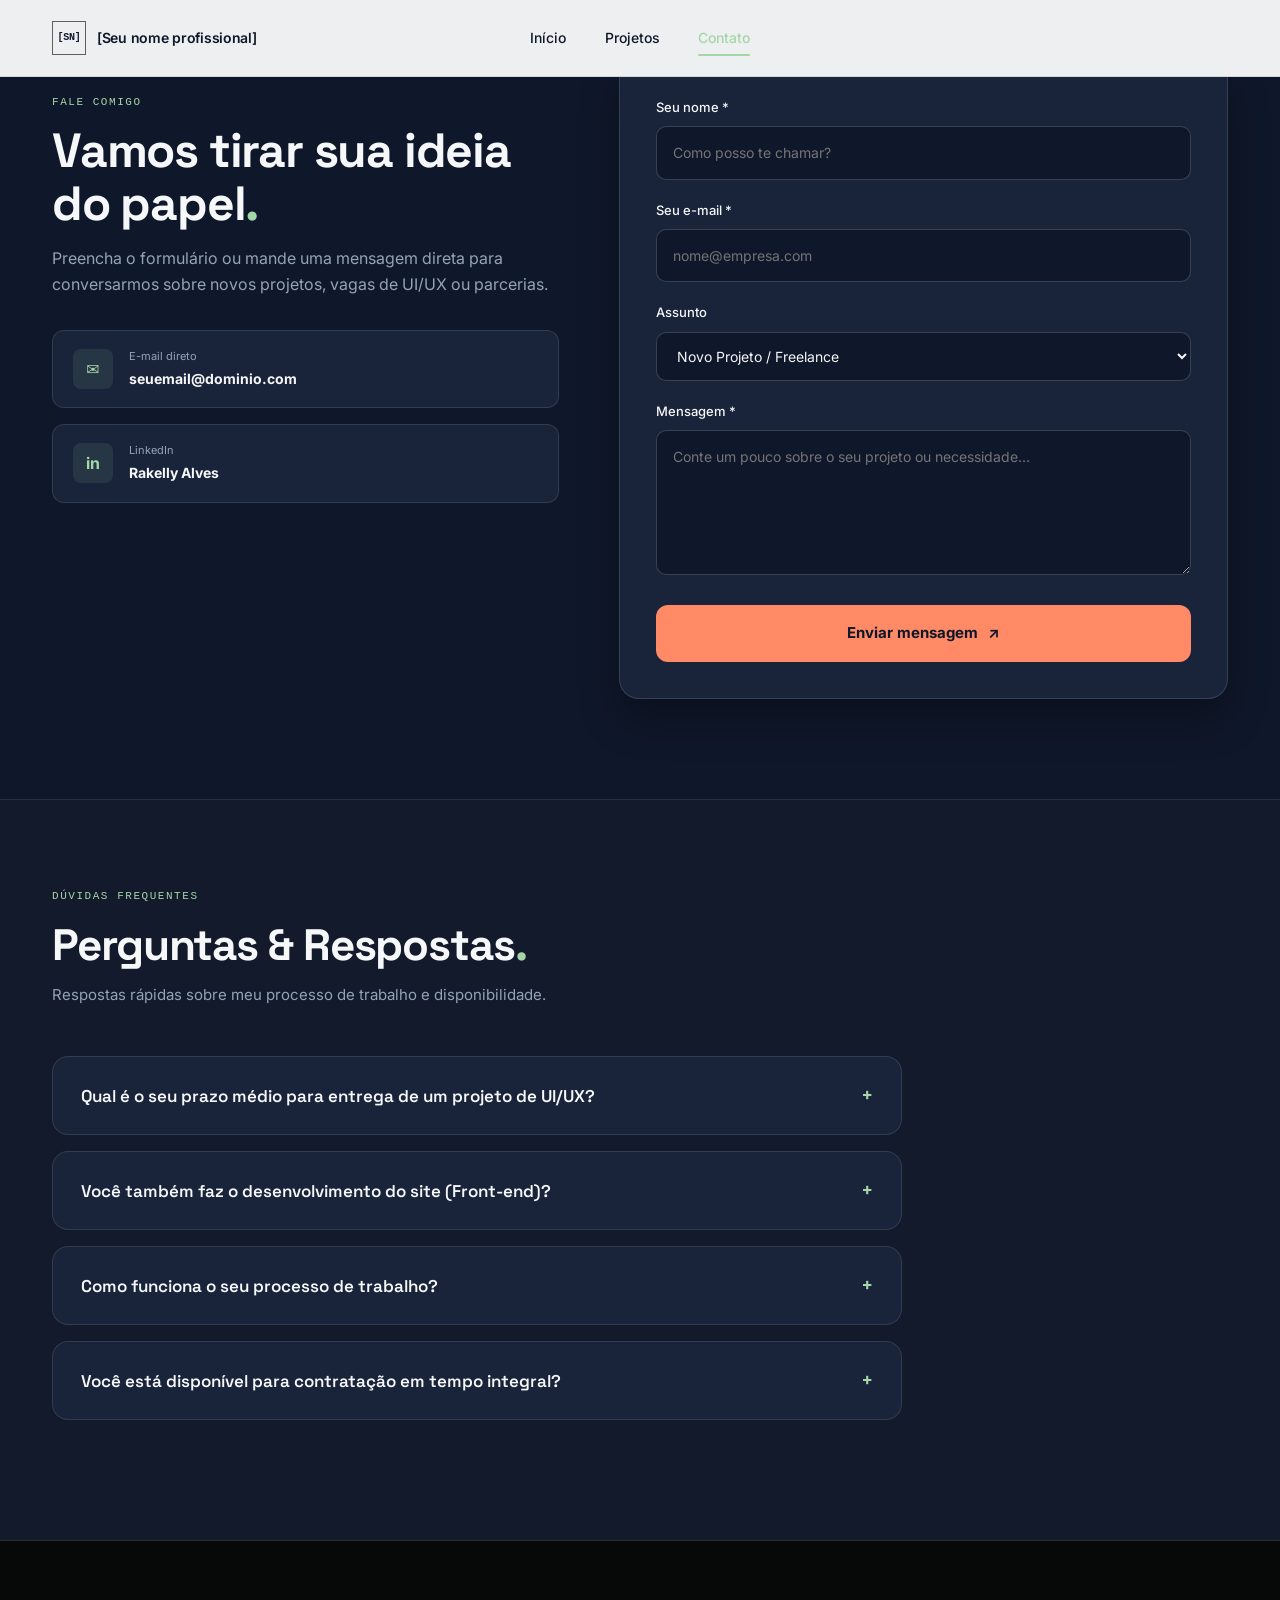
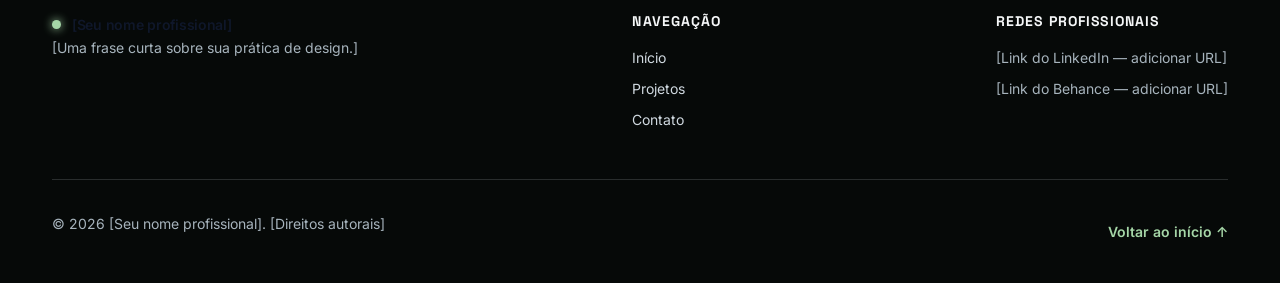
==== commit d8ec31d3: "Quase pronto" ====
--- a/contato/index.html
+++ b/contato/index.html
@@ -24,18 +24,130 @@
     <button class="menu-toggle" type="button" aria-label="Abrir menu" aria-controls="navegacao-principal" aria-expanded="false"><span class="menu-bar"></span><span class="menu-bar"></span><span class="menu-bar"></span></button>
   </div></header>
   <main id="conteudo">
-    <section class="page-intro section-deep-green"><div class="container page-intro-content reveal"><p class="hero-eyebrow">Contato</p><h1 class="hero-title">Vamos <span class="text-gradient-mint">conversar?</span></h1><p class="hero-subtitle">[Texto introdutório para recrutadores, possíveis clientes e colaboradores.]</p></div></section>
-    <section class="section section-dark"><div class="container">
-      <div class="contact-layout">
-        <div class="contact-copy reveal"><p class="section-header-tag">Fale comigo</p><h2 class="section-title">[Título ou convite para contato]</h2><p>[Adicione uma mensagem pessoal e indique os assuntos ou oportunidades sobre os quais gostaria de conversar.]</p><a class="btn btn-primary btn-lg" href="mailto:seu.email@exemplo.com">Enviar e-mail <span aria-hidden="true">↗</span></a></div>
-        <div class="contact-channels-grid reveal" aria-label="Canais de contato">
-          <a class="contact-card" href="mailto:seu.email@exemplo.com"><span class="contact-icon-wrap" aria-hidden="true">@</span><span class="contact-card-title">E-mail</span><span class="contact-card-handle">[E-mail profissional]</span><span class="btn-link">Enviar mensagem <span aria-hidden="true">→</span></span></a>
-          <div class="contact-card contact-card-placeholder"><span class="contact-icon-wrap" aria-hidden="true">in</span><span class="contact-card-title">LinkedIn</span><span class="contact-card-handle">[Link do LinkedIn]</span><span class="contact-card-hint">Adicione a URL do seu perfil para ativar este link.</span></div>
-          <div class="contact-card contact-card-placeholder"><span class="contact-icon-wrap" aria-hidden="true">Bē</span><span class="contact-card-title">Behance</span><span class="contact-card-handle">[Link do Behance]</span><span class="contact-card-hint">Adicione a URL do seu perfil para ativar este link.</span></div>
+  <!-- SEÇÃO DE FORMULÁRIO DE CONTATO + INFORMAÇÕES -->
+  <section class="contact-form-section">
+    <div class="container contact-grid-wrapper">
+      
+      <!-- Lado Esquerdo: Mensagem e Links Diretos -->
+      <div class="contact-info-col"><br>
+        <span class="work-eyebrow">FALE COMIGO</span>
+        <h2>Vamos tirar sua ideia do papel<span>.</span></h2>
+        <p class="contact-subtitle">
+          Preencha o formulário ou mande uma mensagem direta para conversarmos sobre novos projetos, vagas de UI/UX ou parcerias.
+        </p>
+
+        <div class="contact-direct-links">
+          <a href="mailto:seuemail@dominio.com" class="direct-link-item">
+            <span class="link-icon">✉</span>
+            <div>
+              <small>E-mail direto</small>
+              <strong>seuemail@dominio.com</strong>
+            </div>
+          </a>
+          <a href="https://linkedin.com" target="_blank" rel="noopener" class="direct-link-item">
+            <span class="link-icon">in</span>
+            <div>
+              <small>LinkedIn</small>
+              <strong>Rakelly Alves</strong>
+            </div>
+          </a>
         </div>
       </div>
-    </div></section>
-    <section class="section section-light"><div class="container section-action-inline"><div><p class="section-header-tag">Portfólio</p><h2 class="section-title">Quer conhecer alguns projetos?</h2></div><a class="btn btn-secondary" href="../projetos/index.html">Explorar projetos <span aria-hidden="true">→</span></a></div></section>
+
+      <!-- Lado Direito: Formulário de Mensagem -->
+      <div class="contact-form-card">
+        <form class="contact-form" action="#" method="POST" id="form-contato">
+          <div class="form-group">
+            <label for="nome">Seu nome *</label>
+            <input type="text" id="nome" name="nome" placeholder="Como posso te chamar?" required>
+          </div>
+
+          <div class="form-group">
+            <label for="email">Seu e-mail *</label>
+            <input type="email" id="email" name="email" placeholder="nome@empresa.com" required>
+          </div>
+
+          <div class="form-group">
+            <label for="assunto">Assunto</label>
+            <select id="assunto" name="assunto">
+              <option value="projeto">Novo Projeto / Freelance</option>
+              <option value="vaga">Oportunidade de Trabalho (CLT/PJ)</option>
+              <option value="mentoria">Dúvida / Outros</option>
+            </select>
+          </div>
+
+          <div class="form-group">
+            <label for="mensagem">Mensagem *</label>
+            <textarea id="mensagem" name="mensagem" rows="5" placeholder="Conte um pouco sobre o seu projeto ou necessidade..." required></textarea>
+          </div>
+
+          <button type="submit" class="btn-submit-coral">
+            Enviar mensagem <span>↗</span>
+          </button>
+        </form>
+      </div>
+
+    </div>
+  </section>
+
+  <!-- SEÇÃO DE PERGUNTAS E RESPOSTAS (FAQ) -->
+  <section class="contact-faq-section">
+    <div class="container">
+      <div class="faq-header">
+        <span class="work-eyebrow">DÚVIDAS FREQUENTES</span>
+        <h2>Perguntas & Respostas<span>.</span></h2>
+        <p>Respostas rápidas sobre meu processo de trabalho e disponibilidade.</p>
+      </div>
+
+      <div class="faq-accordion">
+        
+        <!-- Pergunta 1 -->
+        <details class="faq-item">
+          <summary class="faq-question">
+            <span>Qual é o seu prazo médio para entrega de um projeto de UI/UX?</span>
+            <span class="faq-icon">+</span>
+          </summary>
+          <div class="faq-answer">
+            <p>O tempo varia conforme o escopo do projeto. Redesigns de pequenas landing pages levam cerca de 1 a 2 semanas, enquanto sistemas web complexos e aplicativos mobile completos podem levar de 4 a 8 semanas.</p>
+          </div>
+        </details>
+
+        <!-- Pergunta 2 -->
+        <details class="faq-item">
+          <summary class="faq-question">
+            <span>Você também faz o desenvolvimento do site (Front-end)?</span>
+            <span class="faq-icon">+</span>
+          </summary>
+          <div class="faq-answer">
+            <p>Sim! Além de desenhar toda a experiência (UI/UX no Figma), desenvolvo interfaces web modernas e responsivas utilizando HTML, CSS e JavaScript funcional.</p>
+          </div>
+        </details>
+
+        <!-- Pergunta 3 -->
+        <details class="faq-item">
+          <summary class="faq-question">
+            <span>Como funciona o seu processo de trabalho?</span>
+            <span class="faq-icon">+</span>
+          </summary>
+          <div class="faq-answer">
+            <p>Meu fluxo se divide em 4 etapas: 1. Descoberta e alinhamento de objetivos; 2. Pesquisa de UX e prototipagem de baixa fidelidade; 3. Design de Interface (UI) e testes; 4. Entrega de style guide, arquivos no Figma e/ou código funcional.</p>
+          </div>
+        </details>
+
+        <!-- Pergunta 4 -->
+        <details class="faq-item">
+          <summary class="faq-question">
+            <span>Você está disponível para contratação em tempo integral?</span>
+            <span class="faq-icon">+</span>
+          </summary>
+          <div class="faq-answer">
+            <p>Sim, estou aberta a propostas de trabalho remoto ou híbrido, seja em modelo CLT ou PJ, além de projetos freelances pontuais.</p>
+          </div>
+        </details>
+
+      </div>
+    </div>
+  </section>
   </main>
   <footer class="site-footer"><div class="container"><div class="footer-top"><div class="footer-brand"><a class="brand-logo" href="../index.html"><span class="brand-dot" aria-hidden="true"></span><span>[Seu nome profissional]</span></a><p>[Uma frase curta sobre sua prática de design.]</p></div><div class="footer-nav-col"><h2>Navegação</h2><ul class="footer-links-list"><li><a href="../index.html">Início</a></li><li><a href="../projetos/index.html">Projetos</a></li><li><a href="index.html">Contato</a></li></ul></div><div class="footer-nav-col"><h2>Redes profissionais</h2><ul class="footer-links-list"><li><span>[Link do LinkedIn — adicionar URL]</span></li><li><span>[Link do Behance — adicionar URL]</span></li></ul></div></div><div class="footer-bottom"><p>© <span data-current-year>2026</span> [Seu nome profissional]. [Direitos autorais]</p><a class="btn-link" href="../index.html">Voltar ao início ↑</a></div></div></footer>
 </body>
--- a/css/style.css
+++ b/css/style.css
@@ -479,6 +479,125 @@
   transform: translateY(0);
 }
 
+/* Shared desktop navbar geometry and typography. */
+body.home-page .site-header,
+body.work-page .site-header {
+  background: rgba(245, 247, 248, 0.97);
+  border-bottom: 1px solid rgba(120, 144, 156, 0.24);
+}
+
+body.home-page .navbar,
+body.work-page .navbar {
+  position: relative;
+  display: flex;
+  height: 76px !important;
+  align-items: center;
+  justify-content: space-between;
+}
+
+body.home-page .brand-logo,
+body.work-page .brand-logo {
+  display: flex;
+  flex: 0 0 auto;
+  align-items: center;
+  gap: 11px;
+  color: #0F172A;
+  font-size: 14px;
+  font-weight: 600;
+}
+
+body.home-page .home-brand-mark,
+body.work-page .work-brand-mark {
+  display: grid;
+  width: 34px;
+  height: 34px;
+  flex: 0 0 34px;
+  place-items: center;
+  font-size: 10px;
+  font-weight: 600;
+}
+
+body.home-page .home-brand-name {
+  color: #0F172A;
+  font-size: 14px;
+  font-weight: 600;
+}
+
+body.home-page .nav-links,
+body.work-page .nav-links {
+  position: absolute;
+  left: 50%;
+  display: flex;
+  align-items: center;
+  gap: clamp(21px, 3vw, 42px);
+  margin: 0;
+  transform: translateX(-50%);
+}
+
+body.home-page .nav-link,
+body.work-page .nav-link {
+  color: #0F172A;
+  font-size: 14px;
+  font-weight: 500;
+}
+
+body.home-page .nav-link.is-active,
+body.home-page .nav-link:hover,
+body.work-page .nav-link.is-active,
+body.work-page .nav-link:hover {
+  color: #A5D6A7;
+}
+
+body.home-page .nav-link::after,
+body.work-page .nav-link::after {
+  background-color: #A5D6A7;
+}
+
+body.home-page .work-header-cta,
+body.work-page .work-header-cta {
+  display: inline-flex;
+  flex: 0 0 auto;
+  align-items: center;
+  justify-content: flex-end;
+  gap: 12px;
+  margin-left: auto;
+  padding: 8px 0 8px 17px;
+  border-left: 1px solid rgba(120, 144, 156, 0.24);
+  color: #0F172A;
+  font-size: 12px;
+  font-weight: 600;
+}
+
+body.home-page .work-header-cta span,
+body.work-page .work-header-cta span {
+  color: #78909C;
+  font-size: 15px;
+}
+
+body.work-page .navbar::after {
+  display: none;
+  flex: 0 0 auto;
+  content: none;
+}
+
+@media (max-width: 800px) {
+  body.home-page .navbar {
+    height: 76px !important;
+  }
+
+  body.home-page .nav-links {
+    top: 76px;
+    left: 0;
+    height: calc(100dvh - 76px);
+    margin: 0;
+    transform: translateY(-100%);
+  }
+
+  body.home-page .nav-links.is-open {
+    transform: translateY(0);
+  }
+}
+
 /* Botão Secundário */
 .btn-secondary {
   background-color: var(--color-bg-surface-elevated);
--- a/css/work.css
+++ b/css/work.css
@@ -311,6 +311,586 @@
 }
 
 /* ==========================================================================
+   ESTILIZAÇÃO CORRETA E MODERNA — ESTUDO DE CASO (.case-minimal)
+   ========================================================================== */
+
+.case-minimal {
+  background-color: #0F172A !important;
+  color: #D0D9E0 !important;
+}
+
+/* 1. Hero da Página de Estudo de Caso */
+.case-minimal-hero {
+  padding-top: 140px !important;
+  padding-bottom: 60px !important;
+  background: radial-gradient(ellipse at 79% 25%, rgba(165, 214, 167, 0.04), transparent 40%), #0F172A !important;
+}
+
+.case-minimal-back {
+  display: inline-flex !important;
+  align-items: center !important;
+  gap: 8px !important;
+  color: #94A3B8 !important;
+  font-size: 13px !important;
+  margin-bottom: 24px !important;
+  text-decoration: none !important;
+  transition: color 0.2s ease !important;
+}
+
+.case-minimal-back:hover {
+  color: #A5D6A7 !important;
+}
+
+.case-minimal-hero h1 {
+  font-family: 'Space Grotesk', sans-serif !important;
+  font-size: clamp(40px, 6vw, 72px) !important;
+  font-weight: 700 !important;
+  color: #F5F7F8 !important;
+  margin: 12px 0 !important;
+  line-height: 1.1 !important;
+}
+
+.case-minimal-hero .v2-projects-desc {
+  font-size: 16px !important;
+  color: #94A3B8 !important;
+  max-width: 650px !important;
+  margin-bottom: 24px !important;
+}
+
+/* 2. Tags de Ferramentas (Pills) */
+.case-tool-tags {
+  display: flex !important;
+  flex-wrap: wrap !important;
+  gap: 10px !important;
+  margin-bottom: 36px !important;
+}
+
+.case-tool-tags span {
+  font-family: monospace !important;
+  font-size: 11px !important;
+  font-weight: 600 !important;
+  color: #A5D6A7 !important;
+  background: rgba(165, 214, 167, 0.1) !important;
+  padding: 6px 14px !important;
+  border-radius: 999px !important;
+  border: 1px solid rgba(165, 214, 167, 0.25) !important;
+  text-transform: uppercase !important;
+}
+
+/* 3. Moldura das Imagens / Mockups */
+.case-minimal-cover,
+.case-minimal-solution-figure {
+  background: #19243A !important;
+  border: 1px solid rgba(221, 229, 232, 0.15) !important;
+  border-radius: 20px !important;
+  overflow: hidden !important;
+  margin: 0 !important;
+  box-shadow: 0 20px 40px rgba(0, 0, 0, 0.4) !important;
+}
+
+.case-minimal-cover img,
+.case-minimal-solution-figure img {
+  width: 100% !important;
+  height: auto !important;
+  display: block !important;
+}
+
+.case-minimal-cover figcaption,
+.case-minimal-solution-figure figcaption {
+  padding: 14px 20px !important;
+  background: #19243A !important;
+  border-top: 1px solid rgba(221, 229, 232, 0.1) !important;
+  color: #94A3B8 !important;
+  font-family: monospace !important;
+  font-size: 10px !important;
+  letter-spacing: 0.1em !important;
+}
+
+/* 4. Seções Gerais */
+.case-minimal-section {
+  padding: 80px 0 !important;
+  border-top: 1px solid rgba(221, 229, 232, 0.08) !important;
+}
+
+.case-minimal-section h2 {
+  font-family: 'Space Grotesk', sans-serif !important;
+  font-size: clamp(28px, 4vw, 38px) !important;
+  color: #F5F7F8 !important;
+  margin: 8px 0 24px 0 !important;
+}
+
+/* 5. Grid de Visão Geral (Problema, Objetivo, Papel) */
+.case-minimal-overview-grid {
+  display: grid !important;
+  grid-template-columns: repeat(3, 1fr) !important;
+  gap: 24px !important;
+  margin-top: 32px !important;
+}
+
+.case-minimal-overview-grid article {
+  background: #19243A !important;
+  border: 1px solid rgba(221, 229, 232, 0.12) !important;
+  border-radius: 16px !important;
+  padding: 28px !important;
+  transition: transform 0.3s ease, border-color 0.3s ease !important;
+}
+
+.case-minimal-overview-grid article:hover {
+  transform: translateY(-4px) !important;
+  border-color: rgba(165, 214, 167, 0.4) !important;
+}
+
+.case-minimal-overview-grid h3 {
+  font-family: 'Space Grotesk', sans-serif !important;
+  font-size: 18px !important;
+  color: #F5F7F8 !important;
+  margin-bottom: 12px !important;
+}
+
+.case-minimal-overview-grid p {
+  color: #94A3B8 !important;
+  font-size: 14px !important;
+  line-height: 1.6 !important;
+  margin: 0 !important;
+}
+
+/* 6. Processo de Design (Steps) */
+.case-minimal-section-heading {
+  display: flex !important;
+  justify-content: space-between !important;
+  align-items: flex-end !important;
+  margin-bottom: 36px !important;
+}
+
+.case-minimal-section-heading p {
+  color: #94A3B8 !important;
+  font-size: 14px !important;
+  max-width: 400px !important;
+  margin: 0 !important;
+}
+
+.case-minimal-steps {
+  display: grid !important;
+  grid-template-columns: repeat(5, 1fr) !important;
+  gap: 16px !important;
+  list-style: none !important;
+  padding: 0 !important;
+  margin: 0 !important;
+}
+
+.case-minimal-steps li {
+  background: #19243A !important;
+  border: 1px solid rgba(221, 229, 232, 0.12) !important;
+  border-radius: 16px !important;
+  padding: 24px 20px !important;
+  display: flex !important;
+  flex-direction: column !important;
+  gap: 16px !important;
+}
+
+.case-minimal-steps span {
+  display: grid;
+  width: 40px;
+  height: 40px;
+  place-items: center;
+  background: rgba(165, 214, 167, 0.1);
+  border: 1px solid rgba(165, 214, 167, 0.25);
+  border-radius: 50%;
+  color: #A5D6A7;
+}
+
+.case-minimal-steps span svg {
+  width: 20px;
+  height: 20px;
+  stroke: currentColor;
+  fill: none;
+  stroke-width: 2;
+}
+
+.case-minimal-steps h3 {
+  font-family: 'Space Grotesk', sans-serif !important;
+  font-size: 16px !important;
+  color: #F5F7F8 !important;
+  margin: 0 !important;
+}
+
+/* 7. Seção de Solução e Aprendizados */
+.case-minimal-solution-copy {
+  color: #94A3B8 !important;
+  font-size: 15px !important;
+  margin-bottom: 24px !important;
+}
+
+.case-minimal-image-link {
+  display: inline-flex !important;
+  align-items: center !important;
+  gap: 8px !important;
+  margin-top: 20px !important;
+  color: #A5D6A7 !important;
+  font-size: 14px !important;
+  font-weight: 600 !important;
+  text-decoration: none !important;
+}
+
+.case-minimal-learning-inner {
+  display: grid !important;
+  grid-template-columns: 1fr 2fr !important;
+  gap: 40px !important;
+  align-items: center !important;
+}
+
+.case-minimal-learning-inner p[data-case-learning] {
+  background: #19243A !important;
+  border: 1px solid rgba(221, 229, 232, 0.12) !important;
+  border-radius: 16px !important;
+  padding: 28px !important;
+  color: #94A3B8 !important;
+  font-size: 14px !important;
+  line-height: 1.7 !important;
+  margin: 0 !important;
+}
+
+/* 8. Contato / CTA Final */
+.case-minimal-contact {
+  background: #19243A !important;
+  border-top: 1px solid rgba(221, 229, 232, 0.12) !important;
+  padding: 80px 0 !important;
+}
+
+.case-minimal-contact-inner {
+  display: flex !important;
+  justify-content: space-between !important;
+  align-items: center !important;
+}
+
+.case-minimal-contact h2 {
+  font-family: 'Space Grotesk', sans-serif !important;
+  font-size: 36px !important;
+  color: #F5F7F8 !important;
+  margin: 8px 0 0 0 !important;
+}
+
+.case-minimal-contact-link {
+  display: inline-flex !important;
+  align-items: center !important;
+  gap: 12px !important;
+  background: #FF8A65 !important;
+  color: #0F172A !important;
+  padding: 16px 28px !important;
+  border-radius: 12px !important;
+  font-weight: 700 !important;
+  font-size: 14px !important;
+  text-decoration: none !important;
+  transition: background 0.2s ease, transform 0.2s ease !important;
+}
+
+.case-minimal-contact-link:hover {
+  background: #F47D59 !important;
+  transform: translateY(-2px) !important;
+}
+
+/* 9. Paginação Inferior */
+.case-minimal-pagination {
+  display: grid !important;
+  grid-template-columns: 1fr 1fr !important;
+  gap: 24px !important;
+  padding: 60px 20px !important;
+}
+
+.case-minimal-pagination a {
+  background: #19243A !important;
+  border: 1px solid rgba(221, 229, 232, 0.12) !important;
+  border-radius: 16px !important;
+  padding: 24px !important;
+  display: flex !important;
+  flex-direction: column !important;
+  gap: 8px !important;
+  text-decoration: none !important;
+  transition: border-color 0.3s ease !important;
+}
+
+.case-minimal-pagination a:hover {
+  border-color: rgba(165, 214, 167, 0.5) !important;
+}
+
+.case-minimal-pagination span {
+  font-family: monospace !important;
+  font-size: 10px !important;
+  color: #94A3B8 !important;
+  letter-spacing: 0.1em !important;
+}
+
+.case-minimal-pagination strong {
+  font-family: 'Space Grotesk', sans-serif !important;
+  font-size: 16px !important;
+  color: #F5F7F8 !important;
+}
+
+/* Responsividade */
+@media (max-width: 900px) {
+  .case-minimal-overview-grid,
+  .case-minimal-steps {
+    grid-template-columns: 1fr !important;
+  }
+  .case-minimal-learning-inner,
+  .case-minimal-contact-inner {
+    grid-template-columns: 1fr !important;
+    gap: 20px !important;
+    flex-direction: column !important;
+    align-items: flex-start !important;
+  }
+  .case-minimal-section-heading {
+    flex-direction: column !important;
+    align-items: flex-start !important;
+    gap: 16px !important;
+  }
+}
+
+/* ==========================================================================
+   FORMULÁRIO E FAQ DE CONTATO - DESIGN SYSTEM SERENE CREATIVE
+   ========================================================================== */
+
+/* Grid do Formulário */
+.contact-form-section {
+  padding: 60px 0 100px 0 !important;
+  background-color: #0F172A !important;
+}
+
+.contact-grid-wrapper {
+  display: grid !important;
+  grid-template-columns: 1fr 1.2fr !important;
+  gap: 60px !important;
+  align-items: start !important;
+}
+
+.contact-info-col h2 {
+  font-family: 'Space Grotesk', sans-serif !important;
+  font-size: clamp(32px, 5vw, 48px) !important;
+  color: #F5F7F8 !important;
+  margin: 12px 0 16px 0 !important;
+  line-height: 1.1 !important;
+}
+
+.contact-info-col h2 span {
+  color: #A5D6A7 !important;
+}
+
+.contact-subtitle {
+  font-size: 16px !important;
+  color: #94A3B8 !important;
+  line-height: 1.6 !important;
+  margin-bottom: 32px !important;
+}
+
+.contact-direct-links {
+  display: flex !important;
+  flex-direction: column !important;
+  gap: 16px !important;
+}
+
+.direct-link-item {
+  display: flex !important;
+  align-items: center !important;
+  gap: 16px !important;
+  padding: 16px 20px !important;
+  background: #19243A !important;
+  border: 1px solid rgba(221, 229, 232, 0.12) !important;
+  border-radius: 12px !important;
+  text-decoration: none !important;
+  transition: border-color 0.3s ease, transform 0.3s ease !important;
+}
+
+.direct-link-item:hover {
+  border-color: rgba(165, 214, 167, 0.5) !important;
+  transform: translateX(6px) !important;
+}
+
+.link-icon {
+  display: grid !important;
+  width: 40px !important;
+  height: 40px !important;
+  place-items: center !important;
+  background: rgba(165, 214, 167, 0.1) !important;
+  color: #A5D6A7 !important;
+  border-radius: 8px !important;
+  font-weight: 700 !important;
+}
+
+.direct-link-item small {
+  display: block !important;
+  font-size: 11px !important;
+  color: #94A3B8 !important;
+}
+
+.direct-link-item strong {
+  font-size: 14px !important;
+  color: #F5F7F8 !important;
+}
+
+/* Card do Formulário */
+.contact-form-card {
+  background: #19243A !important;
+  border: 1px solid rgba(221, 229, 232, 0.15) !important;
+  border-radius: 20px !important;
+  padding: 36px !important;
+  box-shadow: 0 20px 40px rgba(0, 0, 0, 0.3) !important;
+}
+
+.contact-form {
+  display: flex !important;
+  flex-direction: column !important;
+  gap: 20px !important;
+}
+
+.form-group {
+  display: flex !important;
+  flex-direction: column !important;
+  gap: 8px !important;
+}
+
+.form-group label {
+  font-size: 13px !important;
+  font-weight: 500 !important;
+  color: #F5F7F8 !important;
+}
+
+.form-group input,
+.form-group select,
+.form-group textarea {
+  width: 100 !important;
+  padding: 14px 16px !important;
+  background-color: #0F172A !important;
+  border: 1px solid rgba(221, 229, 232, 0.2) !important;
+  border-radius: 10px !important;
+  color: #F5F7F8 !important;
+  font-family: inherit !important;
+  font-size: 14px !important;
+  outline: none !important;
+  transition: border-color 0.2s ease, box-shadow 0.2s ease !important;
+}
+
+.form-group input:focus,
+.form-group select:focus,
+.form-group textarea:focus {
+  border-color: #A5D6A7 !important;
+  box-shadow: 0 0 0 3px rgba(165, 214, 167, 0.15) !important;
+}
+
+.btn-submit-coral {
+  display: inline-flex !important;
+  align-items: center !important;
+  justify-content: center !important;
+  gap: 10px !important;
+  padding: 16px 28px !important;
+  background-color: #FF8A65 !important;
+  color: #0F172A !important;
+  border: none !important;
+  border-radius: 12px !important;
+  font-size: 15px !important;
+  font-weight: 700 !important;
+  cursor: pointer !important;
+  transition: background 0.2s ease, transform 0.2s ease !important;
+  margin-top: 10px !important;
+}
+
+.btn-submit-coral:hover {
+  background-color: #F47D59 !important;
+  transform: translateY(-2px) !important;
+}
+
+/* Estilo do FAQ / Accordion */
+.contact-faq-section {
+  padding: 80px 0 120px 0 !important;
+  background-color: #121A2B !important;
+  border-top: 1px solid rgba(221, 229, 232, 0.1) !important;
+}
+
+.faq-header {
+  margin-bottom: 48px !important;
+  max-width: 600px !important;
+}
+
+.faq-header h2 {
+  font-family: 'Space Grotesk', sans-serif !important;
+  font-size: clamp(32px, 5vw, 44px) !important;
+  color: #F5F7F8 !important;
+  margin: 12px 0 !important;
+}
+
+.faq-header h2 span {
+  color: #A5D6A7 !important;
+}
+
+.faq-header p {
+  color: #94A3B8 !important;
+  font-size: 15px !important;
+}
+
+.faq-accordion {
+  display: flex !important;
+  flex-direction: column !important;
+  gap: 16px !important;
+  max-width: 850px !important;
+}
+
+.faq-item {
+  background: #19243A !important;
+  border: 1px solid rgba(221, 229, 232, 0.12) !important;
+  border-radius: 16px !important;
+  overflow: hidden !important;
+  transition: border-color 0.3s ease !important;
+}
+
+.faq-item[open] {
+  border-color: rgba(165, 214, 167, 0.4) !important;
+}
+
+.faq-question {
+  padding: 22px 28px !important;
+  font-family: 'Space Grotesk', sans-serif !important;
+  font-size: 17px !important;
+  font-weight: 600 !important;
+  color: #F5F7F8 !important;
+  cursor: pointer !important;
+  display: flex !important;
+  justify-content: space-between !important;
+  align-items: center !important;
+  list-style: none !important;
+}
+
+.faq-question::-webkit-details-marker {
+  display: none !important;
+}
+
+.faq-icon {
+  font-size: 20px !important;
+  color: #A5D6A7 !important;
+  transition: transform 0.3s ease !important;
+}
+
+.faq-item[open] .faq-icon {
+  transform: rotate(45deg) !important;
+}
+
+.faq-answer {
+  padding: 0 28px 24px 28px !important;
+  color: #94A3B8 !important;
+  font-size: 15px !important;
+  line-height: 1.7 !important;
+}
+
+/* Responsividade para Telas Menores */
+@media (max-width: 900px) {
+  .contact-grid-wrapper {
+    grid-template-columns: 1fr !important;
+    gap: 40px !important;
+  }
+  .contact-form-card {
+    padding: 24px !important;
+  }
+}
+
+/* ==========================================================================
    RESPONSIVIDADE
    ========================================================================== */
 
@@ -343,4 +923,5 @@
     transition-duration: 0.01ms !important;
     animation-duration: 0.01ms !important;
   }
-}+}
+
